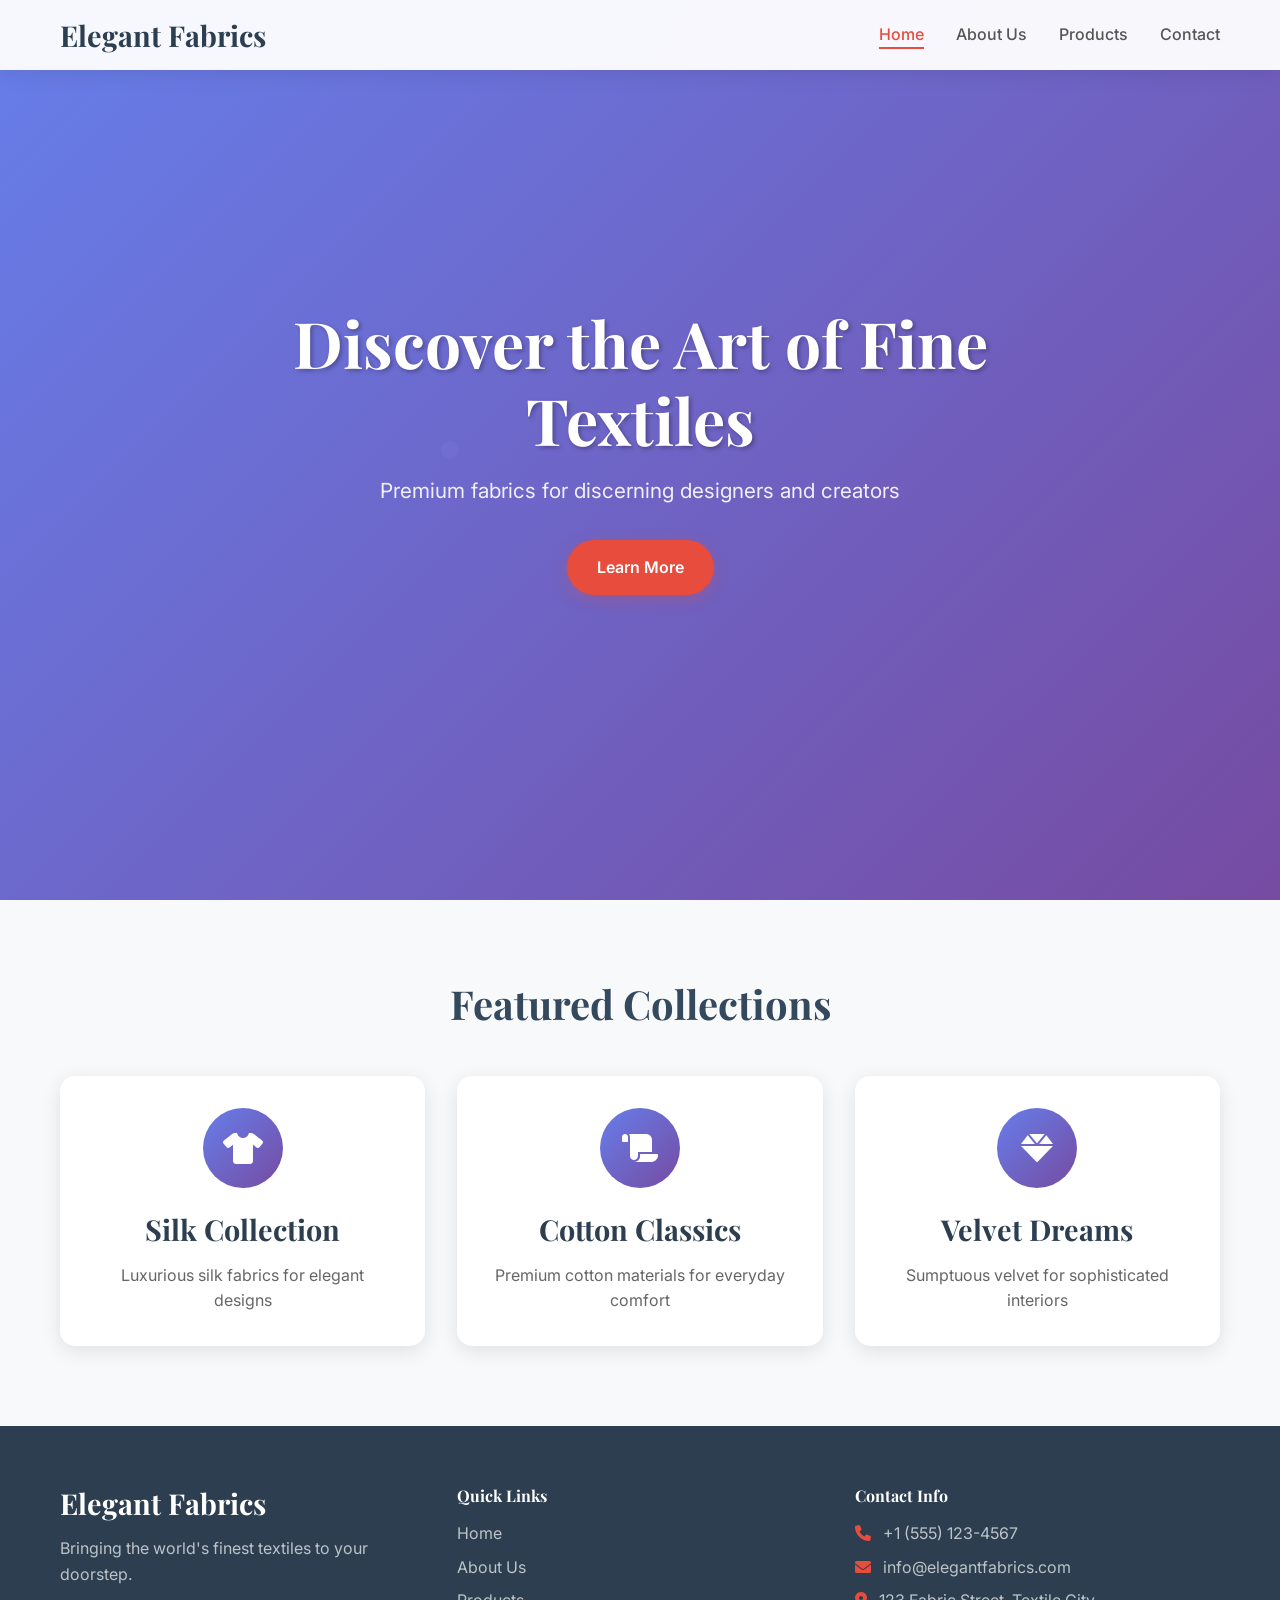
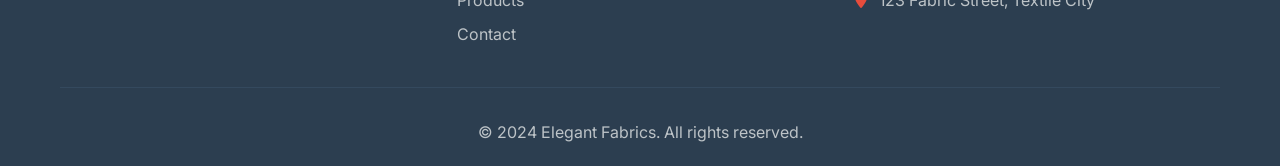
==== index.html @ a0fb5ec3 "Create Elegant Fabrics website with responsive design and modern features Co-authored-by: janikhushi" ====
<!DOCTYPE html>
<html lang="en">
<head>
    <meta charset="UTF-8">
    <meta name="viewport" content="width=device-width, initial-scale=1.0">
    <title>Elegant Fabrics - Premium Textiles & Materials</title>
    <link rel="stylesheet" href="styles.css">
    <link href="https://fonts.googleapis.com/css2?family=Playfair+Display:wght@400;700&family=Inter:wght@300;400;500;600&display=swap" rel="stylesheet">
    <link rel="stylesheet" href="https://cdnjs.cloudflare.com/ajax/libs/font-awesome/6.0.0/css/all.min.css">
</head>
<body>
    <nav class="navbar">
        <div class="nav-container">
            <div class="nav-logo">
                <h2>Elegant Fabrics</h2>
            </div>
            <ul class="nav-menu">
                <li class="nav-item">
                    <a href="index.html" class="nav-link">Home</a>
                </li>
                <li class="nav-item">
                    <a href="about.html" class="nav-link active">About Us</a>
                </li>
                <li class="nav-item">
                    <a href="#products" class="nav-link">Products</a>
                </li>
                <li class="nav-item">
                    <a href="#contact" class="nav-link">Contact</a>
                </li>
            </ul>
            <div class="hamburger">
                <span class="bar"></span>
                <span class="bar"></span>
                <span class="bar"></span>
            </div>
        </div>
    </nav>

    <header class="hero">
        <div class="hero-content">
            <h1>Discover the Art of Fine Textiles</h1>
            <p>Premium fabrics for discerning designers and creators</p>
            <a href="about.html" class="cta-button">Learn More</a>
        </div>
    </header>

    <main>
        <section class="featured-products">
            <div class="container">
                <h2>Featured Collections</h2>
                <div class="product-grid">
                    <div class="product-card">
                        <div class="product-image">
                            <i class="fas fa-tshirt"></i>
                        </div>
                        <h3>Silk Collection</h3>
                        <p>Luxurious silk fabrics for elegant designs</p>
                    </div>
                    <div class="product-card">
                        <div class="product-image">
                            <i class="fas fa-scroll"></i>
                        </div>
                        <h3>Cotton Classics</h3>
                        <p>Premium cotton materials for everyday comfort</p>
                    </div>
                    <div class="product-card">
                        <div class="product-image">
                            <i class="fas fa-gem"></i>
                        </div>
                        <h3>Velvet Dreams</h3>
                        <p>Sumptuous velvet for sophisticated interiors</p>
                    </div>
                </div>
            </div>
        </section>
    </main>

    <footer class="footer">
        <div class="container">
            <div class="footer-content">
                <div class="footer-section">
                    <h3>Elegant Fabrics</h3>
                    <p>Bringing the world's finest textiles to your doorstep.</p>
                </div>
                <div class="footer-section">
                    <h4>Quick Links</h4>
                    <ul>
                        <li><a href="index.html">Home</a></li>
                        <li><a href="about.html">About Us</a></li>
                        <li><a href="#products">Products</a></li>
                        <li><a href="#contact">Contact</a></li>
                    </ul>
                </div>
                <div class="footer-section">
                    <h4>Contact Info</h4>
                    <p><i class="fas fa-phone"></i> +1 (555) 123-4567</p>
                    <p><i class="fas fa-envelope"></i> info@elegantfabrics.com</p>
                    <p><i class="fas fa-map-marker-alt"></i> 123 Fabric Street, Textile City</p>
                </div>
            </div>
            <div class="footer-bottom">
                <p>&copy; 2024 Elegant Fabrics. All rights reserved.</p>
            </div>
        </div>
    </footer>

    <script src="script.js"></script>
</body>
</html>
---- styles.css ----
/* Reset and Base Styles */
* {
    margin: 0;
    padding: 0;
    box-sizing: border-box;
}

body {
    font-family: 'Inter', sans-serif;
    line-height: 1.6;
    color: #333;
    background-color: #fff;
}

.container {
    max-width: 1200px;
    margin: 0 auto;
    padding: 0 20px;
}

/* Typography */
h1, h2, h3, h4, h5, h6 {
    font-family: 'Playfair Display', serif;
    font-weight: 700;
    line-height: 1.2;
    margin-bottom: 1rem;
}

h1 {
    font-size: 3.5rem;
    color: #2c3e50;
}

h2 {
    font-size: 2.5rem;
    color: #34495e;
}

h3 {
    font-size: 1.8rem;
    color: #2c3e50;
}

p {
    margin-bottom: 1rem;
    color: #555;
}

/* Navigation */
.navbar {
    background: rgba(255, 255, 255, 0.95);
    backdrop-filter: blur(10px);
    position: fixed;
    top: 0;
    width: 100%;
    z-index: 1000;
    box-shadow: 0 2px 20px rgba(0, 0, 0, 0.1);
    transition: all 0.3s ease;
}

.nav-container {
    max-width: 1200px;
    margin: 0 auto;
    padding: 0 20px;
    display: flex;
    justify-content: space-between;
    align-items: center;
    height: 70px;
}

.nav-logo h2 {
    font-family: 'Playfair Display', serif;
    color: #2c3e50;
    font-size: 1.8rem;
    margin: 0;
}

.nav-menu {
    display: flex;
    list-style: none;
    gap: 2rem;
}

.nav-link {
    text-decoration: none;
    color: #555;
    font-weight: 500;
    transition: color 0.3s ease;
    position: relative;
}

.nav-link:hover,
.nav-link.active {
    color: #e74c3c;
}

.nav-link::after {
    content: '';
    position: absolute;
    width: 0;
    height: 2px;
    bottom: -5px;
    left: 0;
    background-color: #e74c3c;
    transition: width 0.3s ease;
}

.nav-link:hover::after,
.nav-link.active::after {
    width: 100%;
}

.hamburger {
    display: none;
    flex-direction: column;
    cursor: pointer;
}

.bar {
    width: 25px;
    height: 3px;
    background-color: #333;
    margin: 3px 0;
    transition: 0.3s;
}

/* Hero Section */
.hero {
    height: 100vh;
    background: linear-gradient(135deg, #667eea 0%, #764ba2 100%);
    display: flex;
    align-items: center;
    justify-content: center;
    text-align: center;
    color: white;
    position: relative;
    overflow: hidden;
}

.hero::before {
    content: '';
    position: absolute;
    top: 0;
    left: 0;
    right: 0;
    bottom: 0;
    background: url('data:image/svg+xml,<svg xmlns="http://www.w3.org/2000/svg" viewBox="0 0 100 100"><defs><pattern id="grain" width="100" height="100" patternUnits="userSpaceOnUse"><circle cx="50" cy="50" r="1" fill="white" opacity="0.1"/></pattern></defs><rect width="100" height="100" fill="url(%23grain)"/></svg>');
    opacity: 0.3;
}

.hero-content {
    position: relative;
    z-index: 2;
    max-width: 800px;
    padding: 0 20px;
}

.hero-content h1 {
    font-size: 4rem;
    margin-bottom: 1rem;
    color: white;
    text-shadow: 2px 2px 4px rgba(0, 0, 0, 0.3);
}

.hero-content p {
    font-size: 1.3rem;
    margin-bottom: 2rem;
    color: rgba(255, 255, 255, 0.9);
}

.cta-button {
    display: inline-block;
    padding: 15px 30px;
    background: #e74c3c;
    color: white;
    text-decoration: none;
    border-radius: 50px;
    font-weight: 600;
    transition: all 0.3s ease;
    box-shadow: 0 4px 15px rgba(231, 76, 60, 0.3);
}

.cta-button:hover {
    background: #c0392b;
    transform: translateY(-2px);
    box-shadow: 0 6px 20px rgba(231, 76, 60, 0.4);
}

/* Page Header */
.page-header {
    background: linear-gradient(135deg, #667eea 0%, #764ba2 100%);
    color: white;
    padding: 120px 0 80px;
    text-align: center;
}

.page-header h1 {
    color: white;
    margin-bottom: 1rem;
}

.page-header p {
    font-size: 1.2rem;
    color: rgba(255, 255, 255, 0.9);
    margin: 0;
}

/* Featured Products */
.featured-products {
    padding: 80px 0;
    background: #f8f9fa;
}

.featured-products h2 {
    text-align: center;
    margin-bottom: 3rem;
}

.product-grid {
    display: grid;
    grid-template-columns: repeat(auto-fit, minmax(300px, 1fr));
    gap: 2rem;
}

.product-card {
    background: white;
    padding: 2rem;
    border-radius: 15px;
    text-align: center;
    box-shadow: 0 5px 20px rgba(0, 0, 0, 0.1);
    transition: transform 0.3s ease, box-shadow 0.3s ease;
}

.product-card:hover {
    transform: translateY(-5px);
    box-shadow: 0 10px 30px rgba(0, 0, 0, 0.15);
}

.product-image {
    width: 80px;
    height: 80px;
    background: linear-gradient(135deg, #667eea 0%, #764ba2 100%);
    border-radius: 50%;
    display: flex;
    align-items: center;
    justify-content: center;
    margin: 0 auto 1.5rem;
}

.product-image i {
    font-size: 2rem;
    color: white;
}

.product-card h3 {
    margin-bottom: 1rem;
    color: #2c3e50;
}

.product-card p {
    color: #666;
    margin: 0;
}

/* About Section */
.about-section {
    padding: 80px 0;
}

.about-content {
    display: grid;
    grid-template-columns: 1fr 1fr;
    gap: 4rem;
    align-items: center;
}

.about-text h2 {
    margin-bottom: 2rem;
}

.about-text p {
    font-size: 1.1rem;
    line-height: 1.8;
    margin-bottom: 1.5rem;
}

.about-image {
    display: flex;
    justify-content: center;
}

.image-placeholder {
    width: 300px;
    height: 300px;
    background: linear-gradient(135deg, #667eea 0%, #764ba2 100%);
    border-radius: 15px;
    display: flex;
    flex-direction: column;
    align-items: center;
    justify-content: center;
    color: white;
    text-align: center;
}

.image-placeholder i {
    font-size: 4rem;
    margin-bottom: 1rem;
}

.image-placeholder p {
    font-size: 1.1rem;
    margin: 0;
}

/* Values Section */
.values-section {
    padding: 80px 0;
    background: #f8f9fa;
}

.values-section h2 {
    text-align: center;
    margin-bottom: 3rem;
}

.values-grid {
    display: grid;
    grid-template-columns: repeat(auto-fit, minmax(250px, 1fr));
    gap: 2rem;
}

.value-card {
    background: white;
    padding: 2rem;
    border-radius: 15px;
    text-align: center;
    box-shadow: 0 5px 20px rgba(0, 0, 0, 0.1);
    transition: transform 0.3s ease;
}

.value-card:hover {
    transform: translateY(-5px);
}

.value-icon {
    width: 70px;
    height: 70px;
    background: linear-gradient(135deg, #e74c3c 0%, #c0392b 100%);
    border-radius: 50%;
    display: flex;
    align-items: center;
    justify-content: center;
    margin: 0 auto 1.5rem;
}

.value-icon i {
    font-size: 1.8rem;
    color: white;
}

.value-card h3 {
    margin-bottom: 1rem;
    color: #2c3e50;
}

.value-card p {
    color: #666;
    margin: 0;
}

/* Team Section */
.team-section {
    padding: 80px 0;
}

.team-section h2 {
    text-align: center;
    margin-bottom: 3rem;
}

.team-grid {
    display: grid;
    grid-template-columns: repeat(auto-fit, minmax(300px, 1fr));
    gap: 2rem;
}

.team-member {
    background: white;
    padding: 2rem;
    border-radius: 15px;
    text-align: center;
    box-shadow: 0 5px 20px rgba(0, 0, 0, 0.1);
    transition: transform 0.3s ease;
}

.team-member:hover {
    transform: translateY(-5px);
}

.member-image {
    width: 120px;
    height: 120px;
    background: linear-gradient(135deg, #667eea 0%, #764ba2 100%);
    border-radius: 50%;
    display: flex;
    align-items: center;
    justify-content: center;
    margin: 0 auto 1.5rem;
}

.member-image i {
    font-size: 3rem;
    color: white;
}

.team-member h3 {
    margin-bottom: 0.5rem;
    color: #2c3e50;
}

.member-title {
    color: #e74c3c;
    font-weight: 600;
    margin-bottom: 1rem;
}

.team-member p {
    color: #666;
    margin: 0;
}

/* Commitment Section */
.commitment-section {
    padding: 80px 0;
    background: #f8f9fa;
}

.commitment-content {
    display: grid;
    grid-template-columns: 1fr 1fr;
    gap: 4rem;
    align-items: center;
}

.commitment-text h2 {
    margin-bottom: 2rem;
}

.commitment-text p {
    font-size: 1.1rem;
    line-height: 1.8;
    margin-bottom: 1.5rem;
}

.commitment-text ul {
    margin: 1.5rem 0;
    padding-left: 1.5rem;
}

.commitment-text li {
    margin-bottom: 0.5rem;
    color: #555;
}

.commitment-image {
    display: flex;
    justify-content: center;
}

/* Footer */
.footer {
    background: #2c3e50;
    color: white;
    padding: 60px 0 20px;
}

.footer-content {
    display: grid;
    grid-template-columns: repeat(auto-fit, minmax(250px, 1fr));
    gap: 2rem;
    margin-bottom: 2rem;
}

.footer-section h3,
.footer-section h4 {
    color: white;
    margin-bottom: 1rem;
}

.footer-section p {
    color: #bdc3c7;
    margin-bottom: 0.5rem;
}

.footer-section ul {
    list-style: none;
}

.footer-section ul li {
    margin-bottom: 0.5rem;
}

.footer-section ul li a {
    color: #bdc3c7;
    text-decoration: none;
    transition: color 0.3s ease;
}

.footer-section ul li a:hover {
    color: #e74c3c;
}

.footer-section i {
    margin-right: 0.5rem;
    color: #e74c3c;
}

.footer-bottom {
    border-top: 1px solid #34495e;
    padding-top: 2rem;
    text-align: center;
}

.footer-bottom p {
    color: #bdc3c7;
    margin: 0;
}

/* Responsive Design */
@media (max-width: 768px) {
    .hamburger {
        display: flex;
    }

    .nav-menu {
        position: fixed;
        left: -100%;
        top: 70px;
        flex-direction: column;
        background-color: white;
        width: 100%;
        text-align: center;
        transition: 0.3s;
        box-shadow: 0 10px 27px rgba(0, 0, 0, 0.05);
        padding: 2rem 0;
    }

    .nav-menu.active {
        left: 0;
    }

    .hero-content h1 {
        font-size: 2.5rem;
    }

    .hero-content p {
        font-size: 1.1rem;
    }

    h1 {
        font-size: 2.5rem;
    }

    h2 {
        font-size: 2rem;
    }

    .about-content,
    .commitment-content {
        grid-template-columns: 1fr;
        gap: 2rem;
    }

    .image-placeholder {
        width: 250px;
        height: 250px;
    }

    .product-grid,
    .values-grid,
    .team-grid {
        grid-template-columns: 1fr;
    }

    .footer-content {
        grid-template-columns: 1fr;
        text-align: center;
    }
}

@media (max-width: 480px) {
    .container {
        padding: 0 15px;
    }

    .hero-content h1 {
        font-size: 2rem;
    }

    .hero-content p {
        font-size: 1rem;
    }

    .cta-button {
        padding: 12px 25px;
        font-size: 0.9rem;
    }

    .product-card,
    .value-card,
    .team-member {
        padding: 1.5rem;
    }
}

/* Animations */
@keyframes fadeInUp {
    from {
        opacity: 0;
        transform: translateY(30px);
    }
    to {
        opacity: 1;
        transform: translateY(0);
    }
}

.about-section,
.values-section,
.team-section,
.commitment-section {
    animation: fadeInUp 0.8s ease-out;
}

/* Smooth scrolling */
html {
    scroll-behavior: smooth;
}
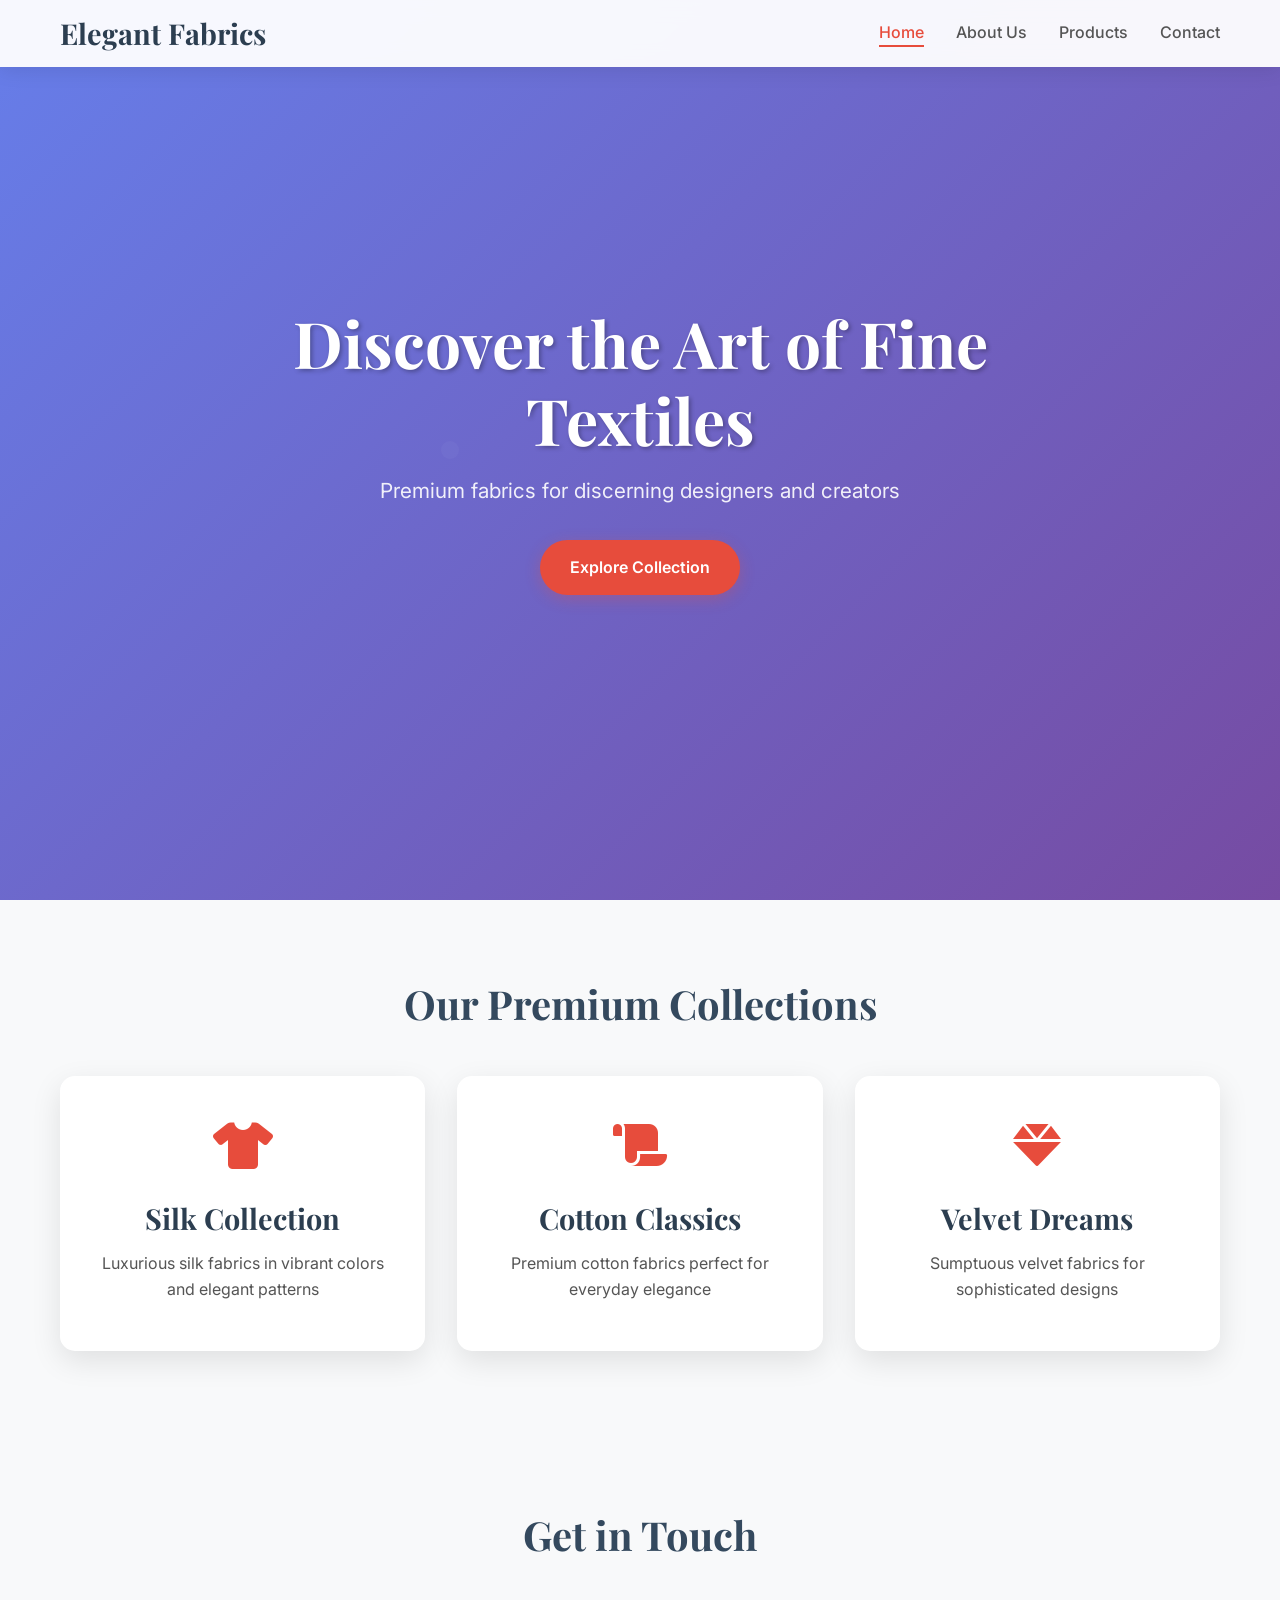
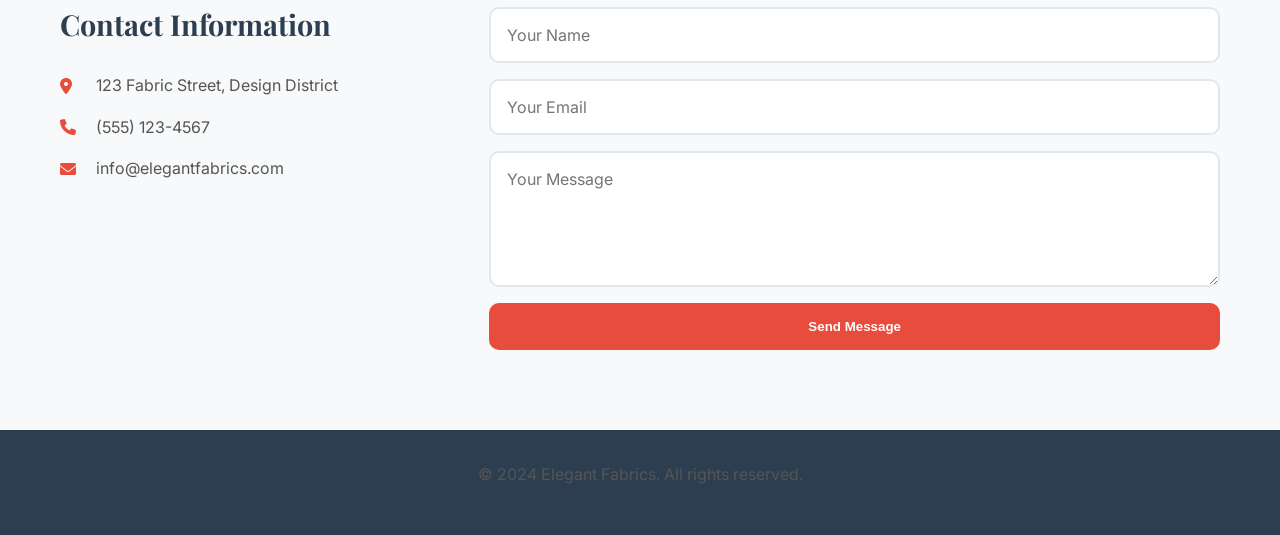
==== commit ad85dd6c: "Create complete website for Elegant Fabrics with responsive design Co-authored-by: janikhushi2001 <j" ====
--- a/index.html
+++ b/index.html
@@ -9,67 +9,89 @@
     <link rel="stylesheet" href="https://cdnjs.cloudflare.com/ajax/libs/font-awesome/6.0.0/css/all.min.css">
 </head>
 <body>
-    <nav class="navbar">
-        <div class="nav-container">
-            <div class="nav-logo">
-                <h2>Elegant Fabrics</h2>
+    <header class="header">
+        <nav class="navbar">
+            <div class="nav-container">
+                <div class="nav-logo">
+                    <h2>Elegant Fabrics</h2>
+                </div>
+                <ul class="nav-menu">
+                    <li class="nav-item">
+                        <a href="index.html" class="nav-link">Home</a>
+                    </li>
+                    <li class="nav-item">
+                        <a href="about.html" class="nav-link active">About Us</a>
+                    </li>
+                    <li class="nav-item">
+                        <a href="#products" class="nav-link">Products</a>
+                    </li>
+                    <li class="nav-item">
+                        <a href="#contact" class="nav-link">Contact</a>
+                    </li>
+                </ul>
+                <div class="hamburger">
+                    <span class="bar"></span>
+                    <span class="bar"></span>
+                    <span class="bar"></span>
+                </div>
             </div>
-            <ul class="nav-menu">
-                <li class="nav-item">
-                    <a href="index.html" class="nav-link">Home</a>
-                </li>
-                <li class="nav-item">
-                    <a href="about.html" class="nav-link active">About Us</a>
-                </li>
-                <li class="nav-item">
-                    <a href="#products" class="nav-link">Products</a>
-                </li>
-                <li class="nav-item">
-                    <a href="#contact" class="nav-link">Contact</a>
-                </li>
-            </ul>
-            <div class="hamburger">
-                <span class="bar"></span>
-                <span class="bar"></span>
-                <span class="bar"></span>
-            </div>
-        </div>
-    </nav>
-
-    <header class="hero">
-        <div class="hero-content">
-            <h1>Discover the Art of Fine Textiles</h1>
-            <p>Premium fabrics for discerning designers and creators</p>
-            <a href="about.html" class="cta-button">Learn More</a>
-        </div>
+        </nav>
     </header>
 
     <main>
-        <section class="featured-products">
+        <section class="hero">
+            <div class="hero-content">
+                <h1>Discover the Art of Fine Textiles</h1>
+                <p>Premium fabrics for discerning designers and creators</p>
+                <a href="#products" class="cta-button">Explore Collection</a>
+            </div>
+        </section>
+
+        <section id="products" class="products">
             <div class="container">
-                <h2>Featured Collections</h2>
+                <h2>Our Premium Collections</h2>
                 <div class="product-grid">
                     <div class="product-card">
                         <div class="product-image">
                             <i class="fas fa-tshirt"></i>
                         </div>
                         <h3>Silk Collection</h3>
-                        <p>Luxurious silk fabrics for elegant designs</p>
+                        <p>Luxurious silk fabrics in vibrant colors and elegant patterns</p>
                     </div>
                     <div class="product-card">
                         <div class="product-image">
                             <i class="fas fa-scroll"></i>
                         </div>
                         <h3>Cotton Classics</h3>
-                        <p>Premium cotton materials for everyday comfort</p>
+                        <p>Premium cotton fabrics perfect for everyday elegance</p>
                     </div>
                     <div class="product-card">
                         <div class="product-image">
                             <i class="fas fa-gem"></i>
                         </div>
                         <h3>Velvet Dreams</h3>
-                        <p>Sumptuous velvet for sophisticated interiors</p>
+                        <p>Sumptuous velvet fabrics for sophisticated designs</p>
                     </div>
+                </div>
+            </div>
+        </section>
+
+        <section id="contact" class="contact">
+            <div class="container">
+                <h2>Get in Touch</h2>
+                <div class="contact-content">
+                    <div class="contact-info">
+                        <h3>Contact Information</h3>
+                        <p><i class="fas fa-map-marker-alt"></i> 123 Fabric Street, Design District</p>
+                        <p><i class="fas fa-phone"></i> (555) 123-4567</p>
+                        <p><i class="fas fa-envelope"></i> info@elegantfabrics.com</p>
+                    </div>
+                    <form class="contact-form">
+                        <input type="text" placeholder="Your Name" required>
+                        <input type="email" placeholder="Your Email" required>
+                        <textarea placeholder="Your Message" rows="5" required></textarea>
+                        <button type="submit" class="submit-btn">Send Message</button>
+                    </form>
                 </div>
             </div>
         </section>
@@ -77,30 +99,7 @@
 
     <footer class="footer">
         <div class="container">
-            <div class="footer-content">
-                <div class="footer-section">
-                    <h3>Elegant Fabrics</h3>
-                    <p>Bringing the world's finest textiles to your doorstep.</p>
-                </div>
-                <div class="footer-section">
-                    <h4>Quick Links</h4>
-                    <ul>
-                        <li><a href="index.html">Home</a></li>
-                        <li><a href="about.html">About Us</a></li>
-                        <li><a href="#products">Products</a></li>
-                        <li><a href="#contact">Contact</a></li>
-                    </ul>
-                </div>
-                <div class="footer-section">
-                    <h4>Contact Info</h4>
-                    <p><i class="fas fa-phone"></i> +1 (555) 123-4567</p>
-                    <p><i class="fas fa-envelope"></i> info@elegantfabrics.com</p>
-                    <p><i class="fas fa-map-marker-alt"></i> 123 Fabric Street, Textile City</p>
-                </div>
-            </div>
-            <div class="footer-bottom">
-                <p>&copy; 2024 Elegant Fabrics. All rights reserved.</p>
-            </div>
+            <p>&copy; 2024 Elegant Fabrics. All rights reserved.</p>
         </div>
     </footer>
 
--- a/styles.css
+++ b/styles.css
@@ -34,6 +34,8 @@
 h2 {
     font-size: 2.5rem;
     color: #34495e;
+    text-align: center;
+    margin-bottom: 2rem;
 }
 
 h3 {
@@ -46,8 +48,8 @@
     color: #555;
 }
 
-/* Navigation */
-.navbar {
+/* Header and Navigation */
+.header {
     background: rgba(255, 255, 255, 0.95);
     backdrop-filter: blur(10px);
     position: fixed;
@@ -55,7 +57,10 @@
     width: 100%;
     z-index: 1000;
     box-shadow: 0 2px 20px rgba(0, 0, 0, 0.1);
-    transition: all 0.3s ease;
+}
+
+.navbar {
+    padding: 1rem 0;
 }
 
 .nav-container {
@@ -65,14 +70,13 @@
     display: flex;
     justify-content: space-between;
     align-items: center;
-    height: 70px;
 }
 
 .nav-logo h2 {
     font-family: 'Playfair Display', serif;
     color: #2c3e50;
+    margin: 0;
     font-size: 1.8rem;
-    margin: 0;
 }
 
 .nav-menu {
@@ -126,8 +130,8 @@
 
 /* Hero Section */
 .hero {
+    background: linear-gradient(135deg, #667eea 0%, #764ba2 100%);
     height: 100vh;
-    background: linear-gradient(135deg, #667eea 0%, #764ba2 100%);
     display: flex;
     align-items: center;
     justify-content: center;
@@ -155,14 +159,14 @@
     padding: 0 20px;
 }
 
-.hero-content h1 {
+.hero h1 {
     font-size: 4rem;
     margin-bottom: 1rem;
     color: white;
     text-shadow: 2px 2px 4px rgba(0, 0, 0, 0.3);
 }
 
-.hero-content p {
+.hero p {
     font-size: 1.3rem;
     margin-bottom: 2rem;
     color: rgba(255, 255, 255, 0.9);
@@ -170,9 +174,9 @@
 
 .cta-button {
     display: inline-block;
+    background: #e74c3c;
+    color: white;
     padding: 15px 30px;
-    background: #e74c3c;
-    color: white;
     text-decoration: none;
     border-radius: 50px;
     font-weight: 600;
@@ -186,40 +190,40 @@
     box-shadow: 0 6px 20px rgba(231, 76, 60, 0.4);
 }
 
-/* Page Header */
-.page-header {
-    background: linear-gradient(135deg, #667eea 0%, #764ba2 100%);
-    color: white;
-    padding: 120px 0 80px;
-    text-align: center;
-}
-
-.page-header h1 {
-    color: white;
-    margin-bottom: 1rem;
-}
-
-.page-header p {
-    font-size: 1.2rem;
+/* About Hero */
+.about-hero {
+    background: linear-gradient(135deg, #f093fb 0%, #f5576c 100%);
+    padding: 150px 0 100px;
+    text-align: center;
+    color: white;
+}
+
+.about-hero h1 {
+    color: white;
+    margin-bottom: 1rem;
+}
+
+.subtitle {
+    font-size: 1.3rem;
     color: rgba(255, 255, 255, 0.9);
-    margin: 0;
-}
-
-/* Featured Products */
-.featured-products {
+    font-weight: 300;
+}
+
+/* Sections */
+section {
     padding: 80px 0;
+}
+
+/* Products Section */
+.products {
     background: #f8f9fa;
-}
-
-.featured-products h2 {
-    text-align: center;
-    margin-bottom: 3rem;
 }
 
 .product-grid {
     display: grid;
     grid-template-columns: repeat(auto-fit, minmax(300px, 1fr));
     gap: 2rem;
+    margin-top: 3rem;
 }
 
 .product-card {
@@ -227,106 +231,60 @@
     padding: 2rem;
     border-radius: 15px;
     text-align: center;
-    box-shadow: 0 5px 20px rgba(0, 0, 0, 0.1);
+    box-shadow: 0 10px 30px rgba(0, 0, 0, 0.1);
     transition: transform 0.3s ease, box-shadow 0.3s ease;
 }
 
 .product-card:hover {
-    transform: translateY(-5px);
-    box-shadow: 0 10px 30px rgba(0, 0, 0, 0.15);
+    transform: translateY(-10px);
+    box-shadow: 0 20px 40px rgba(0, 0, 0, 0.15);
 }
 
 .product-image {
-    width: 80px;
-    height: 80px;
-    background: linear-gradient(135deg, #667eea 0%, #764ba2 100%);
-    border-radius: 50%;
-    display: flex;
-    align-items: center;
-    justify-content: center;
-    margin: 0 auto 1.5rem;
-}
-
-.product-image i {
-    font-size: 2rem;
-    color: white;
+    font-size: 3rem;
+    color: #e74c3c;
+    margin-bottom: 1rem;
 }
 
 .product-card h3 {
-    margin-bottom: 1rem;
-    color: #2c3e50;
-}
-
-.product-card p {
-    color: #666;
-    margin: 0;
-}
-
-/* About Section */
-.about-section {
-    padding: 80px 0;
-}
-
-.about-content {
+    color: #2c3e50;
+    margin-bottom: 1rem;
+}
+
+/* Story Section */
+.our-story {
+    background: white;
+}
+
+.story-content {
     display: grid;
-    grid-template-columns: 1fr 1fr;
+    grid-template-columns: 2fr 1fr;
     gap: 4rem;
     align-items: center;
 }
 
-.about-text h2 {
+.story-text h2 {
+    text-align: left;
     margin-bottom: 2rem;
 }
 
-.about-text p {
-    font-size: 1.1rem;
-    line-height: 1.8;
-    margin-bottom: 1.5rem;
-}
-
-.about-image {
-    display: flex;
-    justify-content: center;
-}
-
-.image-placeholder {
-    width: 300px;
-    height: 300px;
-    background: linear-gradient(135deg, #667eea 0%, #764ba2 100%);
-    border-radius: 15px;
-    display: flex;
-    flex-direction: column;
-    align-items: center;
-    justify-content: center;
-    color: white;
-    text-align: center;
-}
-
-.image-placeholder i {
-    font-size: 4rem;
-    margin-bottom: 1rem;
-}
-
-.image-placeholder p {
-    font-size: 1.1rem;
-    margin: 0;
+.story-image {
+    text-align: center;
+    font-size: 8rem;
+    color: #e74c3c;
+    opacity: 0.8;
 }
 
 /* Values Section */
-.values-section {
-    padding: 80px 0;
+.our-values {
     background: #f8f9fa;
-}
-
-.values-section h2 {
-    text-align: center;
-    margin-bottom: 3rem;
 }
 
 .values-grid {
     display: grid;
     grid-template-columns: repeat(auto-fit, minmax(250px, 1fr));
     gap: 2rem;
+    margin-top: 3rem;
 }
 
 .value-card {
@@ -343,45 +301,56 @@
 }
 
 .value-icon {
-    width: 70px;
-    height: 70px;
-    background: linear-gradient(135deg, #e74c3c 0%, #c0392b 100%);
-    border-radius: 50%;
-    display: flex;
+    font-size: 2.5rem;
+    color: #e74c3c;
+    margin-bottom: 1rem;
+}
+
+.value-card h3 {
+    color: #2c3e50;
+    margin-bottom: 1rem;
+}
+
+/* Mission Section */
+.our-mission {
+    background: white;
+}
+
+.mission-content {
+    display: grid;
+    grid-template-columns: 2fr 1fr;
+    gap: 4rem;
     align-items: center;
-    justify-content: center;
-    margin: 0 auto 1.5rem;
-}
-
-.value-icon i {
-    font-size: 1.8rem;
-    color: white;
-}
-
-.value-card h3 {
-    margin-bottom: 1rem;
-    color: #2c3e50;
-}
-
-.value-card p {
-    color: #666;
-    margin: 0;
+}
+
+.mission-text h2 {
+    text-align: left;
+    margin-bottom: 2rem;
+}
+
+.mission-text h3 {
+    color: #e74c3c;
+    margin-top: 2rem;
+    margin-bottom: 1rem;
+}
+
+.mission-image {
+    text-align: center;
+    font-size: 8rem;
+    color: #e74c3c;
+    opacity: 0.8;
 }
 
 /* Team Section */
-.team-section {
-    padding: 80px 0;
-}
-
-.team-section h2 {
-    text-align: center;
-    margin-bottom: 3rem;
+.our-team {
+    background: #f8f9fa;
 }
 
 .team-grid {
     display: grid;
-    grid-template-columns: repeat(auto-fit, minmax(300px, 1fr));
+    grid-template-columns: repeat(auto-fit, minmax(250px, 1fr));
     gap: 2rem;
+    margin-top: 3rem;
 }
 
 .team-member {
@@ -398,132 +367,149 @@
 }
 
 .member-image {
-    width: 120px;
-    height: 120px;
+    font-size: 4rem;
+    color: #e74c3c;
+    margin-bottom: 1rem;
+}
+
+.team-member h3 {
+    color: #2c3e50;
+    margin-bottom: 0.5rem;
+}
+
+.position {
+    color: #e74c3c;
+    font-weight: 600;
+    margin-bottom: 1rem;
+}
+
+/* Certifications Section */
+.certifications {
+    background: white;
+}
+
+.cert-grid {
+    display: grid;
+    grid-template-columns: repeat(auto-fit, minmax(200px, 1fr));
+    gap: 2rem;
+    margin-top: 3rem;
+}
+
+.cert-item {
+    text-align: center;
+    padding: 2rem;
+    border-radius: 15px;
+    background: #f8f9fa;
+    transition: transform 0.3s ease;
+}
+
+.cert-item:hover {
+    transform: translateY(-5px);
+}
+
+.cert-item i {
+    font-size: 3rem;
+    color: #e74c3c;
+    margin-bottom: 1rem;
+}
+
+.cert-item h3 {
+    color: #2c3e50;
+    margin-bottom: 0.5rem;
+    font-size: 1.2rem;
+}
+
+/* CTA Section */
+.cta-section {
     background: linear-gradient(135deg, #667eea 0%, #764ba2 100%);
-    border-radius: 50%;
+    text-align: center;
+    color: white;
+}
+
+.cta-section h2 {
+    color: white;
+    margin-bottom: 1rem;
+}
+
+.cta-section p {
+    color: rgba(255, 255, 255, 0.9);
+    margin-bottom: 2rem;
+    font-size: 1.2rem;
+}
+
+/* Contact Section */
+.contact {
+    background: #f8f9fa;
+}
+
+.contact-content {
+    display: grid;
+    grid-template-columns: 1fr 2fr;
+    gap: 4rem;
+    margin-top: 3rem;
+}
+
+.contact-info h3 {
+    color: #2c3e50;
+    margin-bottom: 2rem;
+}
+
+.contact-info p {
     display: flex;
     align-items: center;
-    justify-content: center;
-    margin: 0 auto 1.5rem;
-}
-
-.member-image i {
-    font-size: 3rem;
-    color: white;
-}
-
-.team-member h3 {
-    margin-bottom: 0.5rem;
-    color: #2c3e50;
-}
-
-.member-title {
-    color: #e74c3c;
+    margin-bottom: 1rem;
+    color: #555;
+}
+
+.contact-info i {
+    color: #e74c3c;
+    margin-right: 1rem;
+    width: 20px;
+}
+
+.contact-form {
+    display: flex;
+    flex-direction: column;
+    gap: 1rem;
+}
+
+.contact-form input,
+.contact-form textarea {
+    padding: 1rem;
+    border: 2px solid #e1e8ed;
+    border-radius: 10px;
+    font-family: inherit;
+    font-size: 1rem;
+    transition: border-color 0.3s ease;
+}
+
+.contact-form input:focus,
+.contact-form textarea:focus {
+    outline: none;
+    border-color: #e74c3c;
+}
+
+.submit-btn {
+    background: #e74c3c;
+    color: white;
+    padding: 1rem 2rem;
+    border: none;
+    border-radius: 10px;
     font-weight: 600;
-    margin-bottom: 1rem;
-}
-
-.team-member p {
-    color: #666;
-    margin: 0;
-}
-
-/* Commitment Section */
-.commitment-section {
-    padding: 80px 0;
-    background: #f8f9fa;
-}
-
-.commitment-content {
-    display: grid;
-    grid-template-columns: 1fr 1fr;
-    gap: 4rem;
-    align-items: center;
-}
-
-.commitment-text h2 {
-    margin-bottom: 2rem;
-}
-
-.commitment-text p {
-    font-size: 1.1rem;
-    line-height: 1.8;
-    margin-bottom: 1.5rem;
-}
-
-.commitment-text ul {
-    margin: 1.5rem 0;
-    padding-left: 1.5rem;
-}
-
-.commitment-text li {
-    margin-bottom: 0.5rem;
-    color: #555;
-}
-
-.commitment-image {
-    display: flex;
-    justify-content: center;
+    cursor: pointer;
+    transition: background 0.3s ease;
+}
+
+.submit-btn:hover {
+    background: #c0392b;
 }
 
 /* Footer */
 .footer {
     background: #2c3e50;
     color: white;
-    padding: 60px 0 20px;
-}
-
-.footer-content {
-    display: grid;
-    grid-template-columns: repeat(auto-fit, minmax(250px, 1fr));
-    gap: 2rem;
-    margin-bottom: 2rem;
-}
-
-.footer-section h3,
-.footer-section h4 {
-    color: white;
-    margin-bottom: 1rem;
-}
-
-.footer-section p {
-    color: #bdc3c7;
-    margin-bottom: 0.5rem;
-}
-
-.footer-section ul {
-    list-style: none;
-}
-
-.footer-section ul li {
-    margin-bottom: 0.5rem;
-}
-
-.footer-section ul li a {
-    color: #bdc3c7;
-    text-decoration: none;
-    transition: color 0.3s ease;
-}
-
-.footer-section ul li a:hover {
-    color: #e74c3c;
-}
-
-.footer-section i {
-    margin-right: 0.5rem;
-    color: #e74c3c;
-}
-
-.footer-bottom {
-    border-top: 1px solid #34495e;
-    padding-top: 2rem;
-    text-align: center;
-}
-
-.footer-bottom p {
-    color: #bdc3c7;
-    margin: 0;
+    text-align: center;
+    padding: 2rem 0;
 }
 
 /* Responsive Design */
@@ -549,12 +535,8 @@
         left: 0;
     }
 
-    .hero-content h1 {
-        font-size: 2.5rem;
-    }
-
-    .hero-content p {
-        font-size: 1.1rem;
+    .nav-menu li {
+        margin: 1rem 0;
     }
 
     h1 {
@@ -565,26 +547,31 @@
         font-size: 2rem;
     }
 
-    .about-content,
-    .commitment-content {
+    .hero h1 {
+        font-size: 2.5rem;
+    }
+
+    .story-content,
+    .mission-content {
         grid-template-columns: 1fr;
         gap: 2rem;
     }
 
-    .image-placeholder {
-        width: 250px;
-        height: 250px;
+    .story-image,
+    .mission-image {
+        font-size: 4rem;
+    }
+
+    .contact-content {
+        grid-template-columns: 1fr;
+        gap: 2rem;
     }
 
     .product-grid,
     .values-grid,
-    .team-grid {
+    .team-grid,
+    .cert-grid {
         grid-template-columns: 1fr;
-    }
-
-    .footer-content {
-        grid-template-columns: 1fr;
-        text-align: center;
     }
 }
 
@@ -593,23 +580,20 @@
         padding: 0 15px;
     }
 
-    .hero-content h1 {
+    h1 {
         font-size: 2rem;
     }
 
-    .hero-content p {
-        font-size: 1rem;
-    }
-
-    .cta-button {
-        padding: 12px 25px;
-        font-size: 0.9rem;
-    }
-
-    .product-card,
-    .value-card,
-    .team-member {
-        padding: 1.5rem;
+    .hero h1 {
+        font-size: 2rem;
+    }
+
+    .hero p {
+        font-size: 1.1rem;
+    }
+
+    section {
+        padding: 60px 0;
     }
 }
 
@@ -625,11 +609,11 @@
     }
 }
 
-.about-section,
-.values-section,
-.team-section,
-.commitment-section {
-    animation: fadeInUp 0.8s ease-out;
+.product-card,
+.value-card,
+.team-member,
+.cert-item {
+    animation: fadeInUp 0.6s ease forwards;
 }
 
 /* Smooth scrolling */
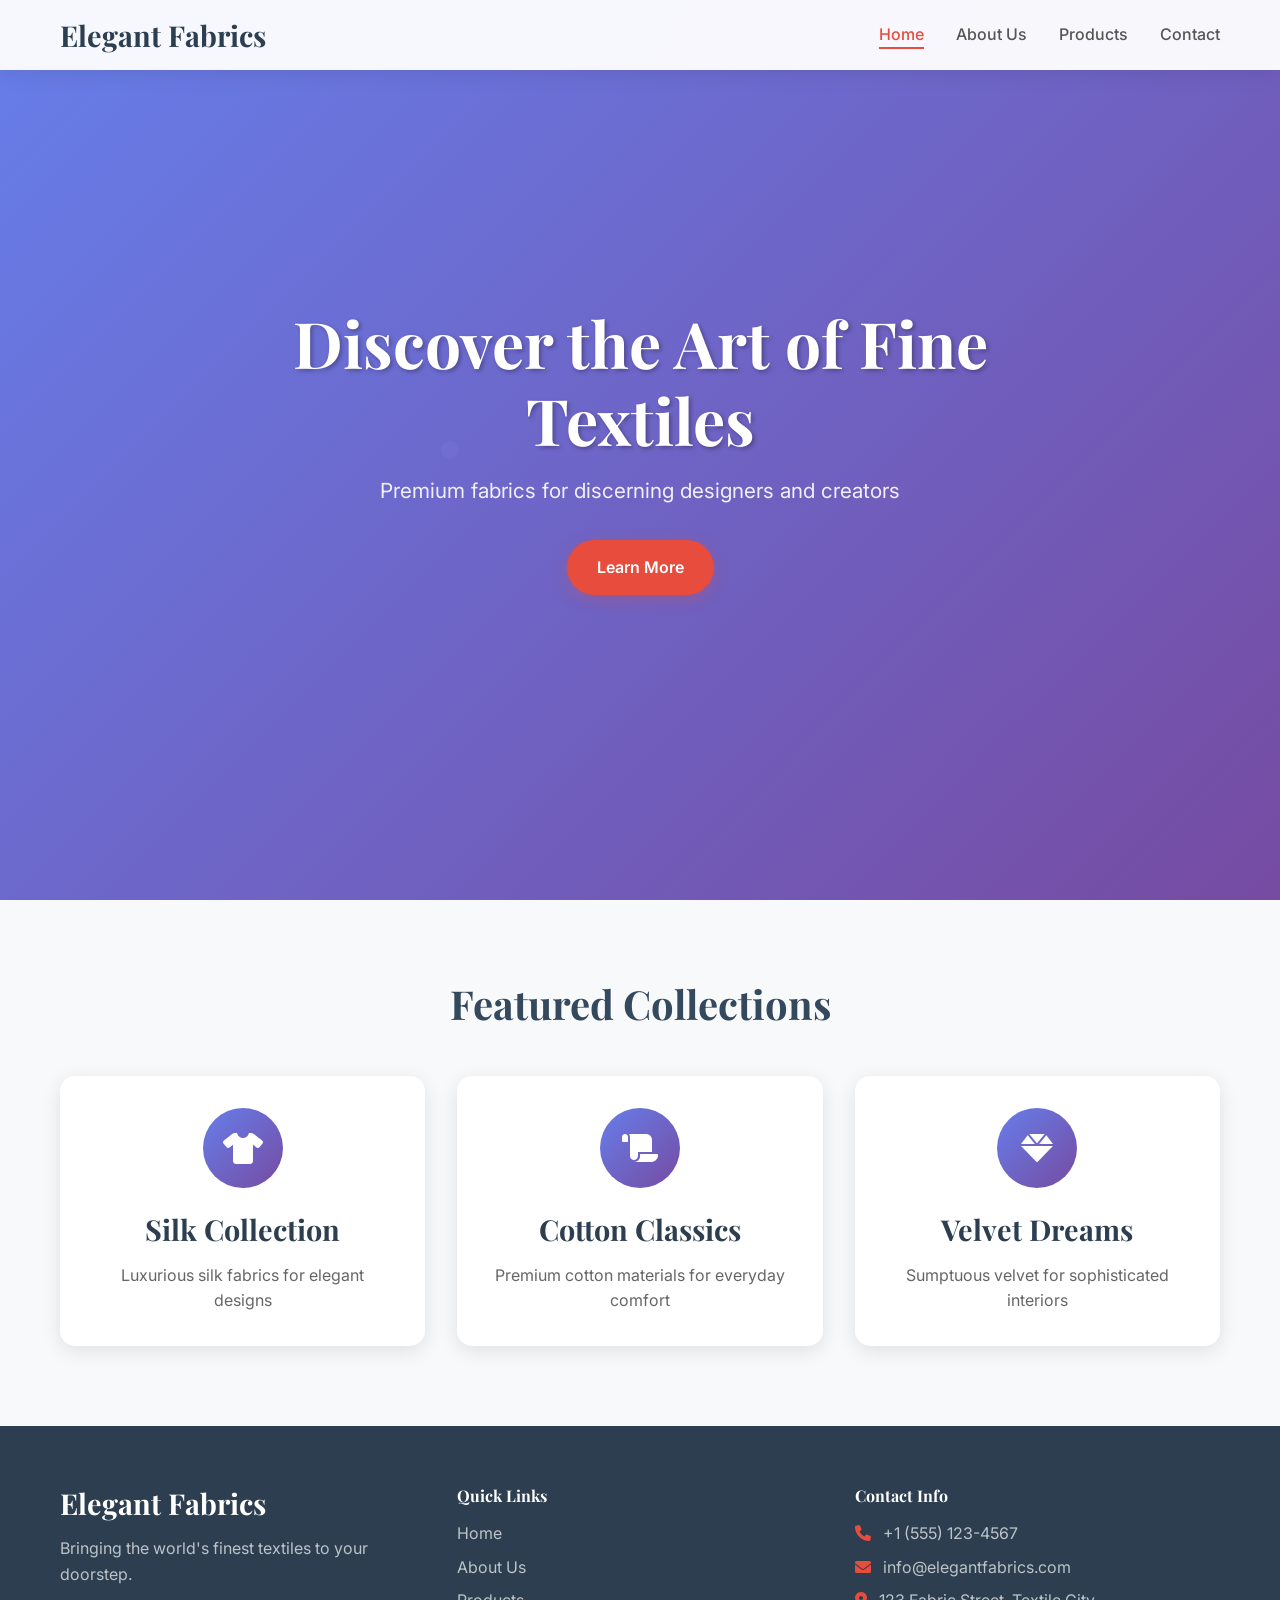
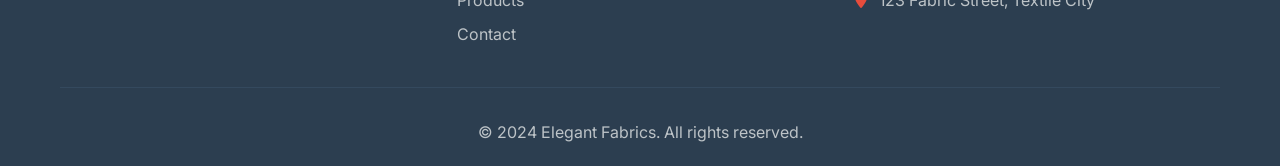
==== commit e0742890: "Merge a0fb5ec3449fe8f14432a27d7c4d4e5c75523983 into 7e6468838d58215dea231584f193c3f6ea72fd4a" ====
--- a/index.html
+++ b/index.html
@@ -9,89 +9,67 @@
     <link rel="stylesheet" href="https://cdnjs.cloudflare.com/ajax/libs/font-awesome/6.0.0/css/all.min.css">
 </head>
 <body>
-    <header class="header">
-        <nav class="navbar">
-            <div class="nav-container">
-                <div class="nav-logo">
-                    <h2>Elegant Fabrics</h2>
-                </div>
-                <ul class="nav-menu">
-                    <li class="nav-item">
-                        <a href="index.html" class="nav-link">Home</a>
-                    </li>
-                    <li class="nav-item">
-                        <a href="about.html" class="nav-link active">About Us</a>
-                    </li>
-                    <li class="nav-item">
-                        <a href="#products" class="nav-link">Products</a>
-                    </li>
-                    <li class="nav-item">
-                        <a href="#contact" class="nav-link">Contact</a>
-                    </li>
-                </ul>
-                <div class="hamburger">
-                    <span class="bar"></span>
-                    <span class="bar"></span>
-                    <span class="bar"></span>
-                </div>
+    <nav class="navbar">
+        <div class="nav-container">
+            <div class="nav-logo">
+                <h2>Elegant Fabrics</h2>
             </div>
-        </nav>
+            <ul class="nav-menu">
+                <li class="nav-item">
+                    <a href="index.html" class="nav-link">Home</a>
+                </li>
+                <li class="nav-item">
+                    <a href="about.html" class="nav-link active">About Us</a>
+                </li>
+                <li class="nav-item">
+                    <a href="#products" class="nav-link">Products</a>
+                </li>
+                <li class="nav-item">
+                    <a href="#contact" class="nav-link">Contact</a>
+                </li>
+            </ul>
+            <div class="hamburger">
+                <span class="bar"></span>
+                <span class="bar"></span>
+                <span class="bar"></span>
+            </div>
+        </div>
+    </nav>
+
+    <header class="hero">
+        <div class="hero-content">
+            <h1>Discover the Art of Fine Textiles</h1>
+            <p>Premium fabrics for discerning designers and creators</p>
+            <a href="about.html" class="cta-button">Learn More</a>
+        </div>
     </header>
 
     <main>
-        <section class="hero">
-            <div class="hero-content">
-                <h1>Discover the Art of Fine Textiles</h1>
-                <p>Premium fabrics for discerning designers and creators</p>
-                <a href="#products" class="cta-button">Explore Collection</a>
-            </div>
-        </section>
-
-        <section id="products" class="products">
+        <section class="featured-products">
             <div class="container">
-                <h2>Our Premium Collections</h2>
+                <h2>Featured Collections</h2>
                 <div class="product-grid">
                     <div class="product-card">
                         <div class="product-image">
                             <i class="fas fa-tshirt"></i>
                         </div>
                         <h3>Silk Collection</h3>
-                        <p>Luxurious silk fabrics in vibrant colors and elegant patterns</p>
+                        <p>Luxurious silk fabrics for elegant designs</p>
                     </div>
                     <div class="product-card">
                         <div class="product-image">
                             <i class="fas fa-scroll"></i>
                         </div>
                         <h3>Cotton Classics</h3>
-                        <p>Premium cotton fabrics perfect for everyday elegance</p>
+                        <p>Premium cotton materials for everyday comfort</p>
                     </div>
                     <div class="product-card">
                         <div class="product-image">
                             <i class="fas fa-gem"></i>
                         </div>
                         <h3>Velvet Dreams</h3>
-                        <p>Sumptuous velvet fabrics for sophisticated designs</p>
+                        <p>Sumptuous velvet for sophisticated interiors</p>
                     </div>
-                </div>
-            </div>
-        </section>
-
-        <section id="contact" class="contact">
-            <div class="container">
-                <h2>Get in Touch</h2>
-                <div class="contact-content">
-                    <div class="contact-info">
-                        <h3>Contact Information</h3>
-                        <p><i class="fas fa-map-marker-alt"></i> 123 Fabric Street, Design District</p>
-                        <p><i class="fas fa-phone"></i> (555) 123-4567</p>
-                        <p><i class="fas fa-envelope"></i> info@elegantfabrics.com</p>
-                    </div>
-                    <form class="contact-form">
-                        <input type="text" placeholder="Your Name" required>
-                        <input type="email" placeholder="Your Email" required>
-                        <textarea placeholder="Your Message" rows="5" required></textarea>
-                        <button type="submit" class="submit-btn">Send Message</button>
-                    </form>
                 </div>
             </div>
         </section>
@@ -99,7 +77,30 @@
 
     <footer class="footer">
         <div class="container">
-            <p>&copy; 2024 Elegant Fabrics. All rights reserved.</p>
+            <div class="footer-content">
+                <div class="footer-section">
+                    <h3>Elegant Fabrics</h3>
+                    <p>Bringing the world's finest textiles to your doorstep.</p>
+                </div>
+                <div class="footer-section">
+                    <h4>Quick Links</h4>
+                    <ul>
+                        <li><a href="index.html">Home</a></li>
+                        <li><a href="about.html">About Us</a></li>
+                        <li><a href="#products">Products</a></li>
+                        <li><a href="#contact">Contact</a></li>
+                    </ul>
+                </div>
+                <div class="footer-section">
+                    <h4>Contact Info</h4>
+                    <p><i class="fas fa-phone"></i> +1 (555) 123-4567</p>
+                    <p><i class="fas fa-envelope"></i> info@elegantfabrics.com</p>
+                    <p><i class="fas fa-map-marker-alt"></i> 123 Fabric Street, Textile City</p>
+                </div>
+            </div>
+            <div class="footer-bottom">
+                <p>&copy; 2024 Elegant Fabrics. All rights reserved.</p>
+            </div>
         </div>
     </footer>
 
--- a/styles.css
+++ b/styles.css
@@ -34,8 +34,6 @@
 h2 {
     font-size: 2.5rem;
     color: #34495e;
-    text-align: center;
-    margin-bottom: 2rem;
 }
 
 h3 {
@@ -48,8 +46,8 @@
     color: #555;
 }
 
-/* Header and Navigation */
-.header {
+/* Navigation */
+.navbar {
     background: rgba(255, 255, 255, 0.95);
     backdrop-filter: blur(10px);
     position: fixed;
@@ -57,10 +55,7 @@
     width: 100%;
     z-index: 1000;
     box-shadow: 0 2px 20px rgba(0, 0, 0, 0.1);
-}
-
-.navbar {
-    padding: 1rem 0;
+    transition: all 0.3s ease;
 }
 
 .nav-container {
@@ -70,13 +65,14 @@
     display: flex;
     justify-content: space-between;
     align-items: center;
+    height: 70px;
 }
 
 .nav-logo h2 {
     font-family: 'Playfair Display', serif;
     color: #2c3e50;
-    margin: 0;
     font-size: 1.8rem;
+    margin: 0;
 }
 
 .nav-menu {
@@ -130,8 +126,8 @@
 
 /* Hero Section */
 .hero {
+    height: 100vh;
     background: linear-gradient(135deg, #667eea 0%, #764ba2 100%);
-    height: 100vh;
     display: flex;
     align-items: center;
     justify-content: center;
@@ -159,14 +155,14 @@
     padding: 0 20px;
 }
 
-.hero h1 {
+.hero-content h1 {
     font-size: 4rem;
     margin-bottom: 1rem;
     color: white;
     text-shadow: 2px 2px 4px rgba(0, 0, 0, 0.3);
 }
 
-.hero p {
+.hero-content p {
     font-size: 1.3rem;
     margin-bottom: 2rem;
     color: rgba(255, 255, 255, 0.9);
@@ -174,9 +170,9 @@
 
 .cta-button {
     display: inline-block;
+    padding: 15px 30px;
     background: #e74c3c;
     color: white;
-    padding: 15px 30px;
     text-decoration: none;
     border-radius: 50px;
     font-weight: 600;
@@ -190,40 +186,40 @@
     box-shadow: 0 6px 20px rgba(231, 76, 60, 0.4);
 }
 
-/* About Hero */
-.about-hero {
-    background: linear-gradient(135deg, #f093fb 0%, #f5576c 100%);
-    padding: 150px 0 100px;
-    text-align: center;
-    color: white;
-}
-
-.about-hero h1 {
-    color: white;
-    margin-bottom: 1rem;
-}
-
-.subtitle {
-    font-size: 1.3rem;
+/* Page Header */
+.page-header {
+    background: linear-gradient(135deg, #667eea 0%, #764ba2 100%);
+    color: white;
+    padding: 120px 0 80px;
+    text-align: center;
+}
+
+.page-header h1 {
+    color: white;
+    margin-bottom: 1rem;
+}
+
+.page-header p {
+    font-size: 1.2rem;
     color: rgba(255, 255, 255, 0.9);
-    font-weight: 300;
-}
-
-/* Sections */
-section {
+    margin: 0;
+}
+
+/* Featured Products */
+.featured-products {
     padding: 80px 0;
-}
-
-/* Products Section */
-.products {
     background: #f8f9fa;
+}
+
+.featured-products h2 {
+    text-align: center;
+    margin-bottom: 3rem;
 }
 
 .product-grid {
     display: grid;
     grid-template-columns: repeat(auto-fit, minmax(300px, 1fr));
     gap: 2rem;
-    margin-top: 3rem;
 }
 
 .product-card {
@@ -231,60 +227,106 @@
     padding: 2rem;
     border-radius: 15px;
     text-align: center;
-    box-shadow: 0 10px 30px rgba(0, 0, 0, 0.1);
+    box-shadow: 0 5px 20px rgba(0, 0, 0, 0.1);
     transition: transform 0.3s ease, box-shadow 0.3s ease;
 }
 
 .product-card:hover {
-    transform: translateY(-10px);
-    box-shadow: 0 20px 40px rgba(0, 0, 0, 0.15);
+    transform: translateY(-5px);
+    box-shadow: 0 10px 30px rgba(0, 0, 0, 0.15);
 }
 
 .product-image {
-    font-size: 3rem;
-    color: #e74c3c;
-    margin-bottom: 1rem;
+    width: 80px;
+    height: 80px;
+    background: linear-gradient(135deg, #667eea 0%, #764ba2 100%);
+    border-radius: 50%;
+    display: flex;
+    align-items: center;
+    justify-content: center;
+    margin: 0 auto 1.5rem;
+}
+
+.product-image i {
+    font-size: 2rem;
+    color: white;
 }
 
 .product-card h3 {
+    margin-bottom: 1rem;
     color: #2c3e50;
-    margin-bottom: 1rem;
-}
-
-/* Story Section */
-.our-story {
-    background: white;
-}
-
-.story-content {
+}
+
+.product-card p {
+    color: #666;
+    margin: 0;
+}
+
+/* About Section */
+.about-section {
+    padding: 80px 0;
+}
+
+.about-content {
     display: grid;
-    grid-template-columns: 2fr 1fr;
+    grid-template-columns: 1fr 1fr;
     gap: 4rem;
     align-items: center;
 }
 
-.story-text h2 {
-    text-align: left;
+.about-text h2 {
     margin-bottom: 2rem;
 }
 
-.story-image {
-    text-align: center;
-    font-size: 8rem;
-    color: #e74c3c;
-    opacity: 0.8;
+.about-text p {
+    font-size: 1.1rem;
+    line-height: 1.8;
+    margin-bottom: 1.5rem;
+}
+
+.about-image {
+    display: flex;
+    justify-content: center;
+}
+
+.image-placeholder {
+    width: 300px;
+    height: 300px;
+    background: linear-gradient(135deg, #667eea 0%, #764ba2 100%);
+    border-radius: 15px;
+    display: flex;
+    flex-direction: column;
+    align-items: center;
+    justify-content: center;
+    color: white;
+    text-align: center;
+}
+
+.image-placeholder i {
+    font-size: 4rem;
+    margin-bottom: 1rem;
+}
+
+.image-placeholder p {
+    font-size: 1.1rem;
+    margin: 0;
 }
 
 /* Values Section */
-.our-values {
+.values-section {
+    padding: 80px 0;
     background: #f8f9fa;
+}
+
+.values-section h2 {
+    text-align: center;
+    margin-bottom: 3rem;
 }
 
 .values-grid {
     display: grid;
     grid-template-columns: repeat(auto-fit, minmax(250px, 1fr));
     gap: 2rem;
-    margin-top: 3rem;
 }
 
 .value-card {
@@ -301,56 +343,45 @@
 }
 
 .value-icon {
-    font-size: 2.5rem;
-    color: #e74c3c;
-    margin-bottom: 1rem;
+    width: 70px;
+    height: 70px;
+    background: linear-gradient(135deg, #e74c3c 0%, #c0392b 100%);
+    border-radius: 50%;
+    display: flex;
+    align-items: center;
+    justify-content: center;
+    margin: 0 auto 1.5rem;
+}
+
+.value-icon i {
+    font-size: 1.8rem;
+    color: white;
 }
 
 .value-card h3 {
+    margin-bottom: 1rem;
     color: #2c3e50;
-    margin-bottom: 1rem;
-}
-
-/* Mission Section */
-.our-mission {
-    background: white;
-}
-
-.mission-content {
-    display: grid;
-    grid-template-columns: 2fr 1fr;
-    gap: 4rem;
-    align-items: center;
-}
-
-.mission-text h2 {
-    text-align: left;
-    margin-bottom: 2rem;
-}
-
-.mission-text h3 {
-    color: #e74c3c;
-    margin-top: 2rem;
-    margin-bottom: 1rem;
-}
-
-.mission-image {
-    text-align: center;
-    font-size: 8rem;
-    color: #e74c3c;
-    opacity: 0.8;
+}
+
+.value-card p {
+    color: #666;
+    margin: 0;
 }
 
 /* Team Section */
-.our-team {
-    background: #f8f9fa;
+.team-section {
+    padding: 80px 0;
+}
+
+.team-section h2 {
+    text-align: center;
+    margin-bottom: 3rem;
 }
 
 .team-grid {
     display: grid;
-    grid-template-columns: repeat(auto-fit, minmax(250px, 1fr));
+    grid-template-columns: repeat(auto-fit, minmax(300px, 1fr));
     gap: 2rem;
-    margin-top: 3rem;
 }
 
 .team-member {
@@ -367,149 +398,132 @@
 }
 
 .member-image {
-    font-size: 4rem;
-    color: #e74c3c;
-    margin-bottom: 1rem;
+    width: 120px;
+    height: 120px;
+    background: linear-gradient(135deg, #667eea 0%, #764ba2 100%);
+    border-radius: 50%;
+    display: flex;
+    align-items: center;
+    justify-content: center;
+    margin: 0 auto 1.5rem;
+}
+
+.member-image i {
+    font-size: 3rem;
+    color: white;
 }
 
 .team-member h3 {
+    margin-bottom: 0.5rem;
     color: #2c3e50;
-    margin-bottom: 0.5rem;
-}
-
-.position {
+}
+
+.member-title {
     color: #e74c3c;
     font-weight: 600;
     margin-bottom: 1rem;
 }
 
-/* Certifications Section */
-.certifications {
-    background: white;
-}
-
-.cert-grid {
+.team-member p {
+    color: #666;
+    margin: 0;
+}
+
+/* Commitment Section */
+.commitment-section {
+    padding: 80px 0;
+    background: #f8f9fa;
+}
+
+.commitment-content {
     display: grid;
-    grid-template-columns: repeat(auto-fit, minmax(200px, 1fr));
-    gap: 2rem;
-    margin-top: 3rem;
-}
-
-.cert-item {
-    text-align: center;
-    padding: 2rem;
-    border-radius: 15px;
-    background: #f8f9fa;
-    transition: transform 0.3s ease;
-}
-
-.cert-item:hover {
-    transform: translateY(-5px);
-}
-
-.cert-item i {
-    font-size: 3rem;
-    color: #e74c3c;
-    margin-bottom: 1rem;
-}
-
-.cert-item h3 {
-    color: #2c3e50;
+    grid-template-columns: 1fr 1fr;
+    gap: 4rem;
+    align-items: center;
+}
+
+.commitment-text h2 {
+    margin-bottom: 2rem;
+}
+
+.commitment-text p {
+    font-size: 1.1rem;
+    line-height: 1.8;
+    margin-bottom: 1.5rem;
+}
+
+.commitment-text ul {
+    margin: 1.5rem 0;
+    padding-left: 1.5rem;
+}
+
+.commitment-text li {
     margin-bottom: 0.5rem;
-    font-size: 1.2rem;
-}
-
-/* CTA Section */
-.cta-section {
-    background: linear-gradient(135deg, #667eea 0%, #764ba2 100%);
-    text-align: center;
-    color: white;
-}
-
-.cta-section h2 {
-    color: white;
-    margin-bottom: 1rem;
-}
-
-.cta-section p {
-    color: rgba(255, 255, 255, 0.9);
-    margin-bottom: 2rem;
-    font-size: 1.2rem;
-}
-
-/* Contact Section */
-.contact {
-    background: #f8f9fa;
-}
-
-.contact-content {
-    display: grid;
-    grid-template-columns: 1fr 2fr;
-    gap: 4rem;
-    margin-top: 3rem;
-}
-
-.contact-info h3 {
-    color: #2c3e50;
-    margin-bottom: 2rem;
-}
-
-.contact-info p {
-    display: flex;
-    align-items: center;
-    margin-bottom: 1rem;
     color: #555;
 }
 
-.contact-info i {
-    color: #e74c3c;
-    margin-right: 1rem;
-    width: 20px;
-}
-
-.contact-form {
-    display: flex;
-    flex-direction: column;
-    gap: 1rem;
-}
-
-.contact-form input,
-.contact-form textarea {
-    padding: 1rem;
-    border: 2px solid #e1e8ed;
-    border-radius: 10px;
-    font-family: inherit;
-    font-size: 1rem;
-    transition: border-color 0.3s ease;
-}
-
-.contact-form input:focus,
-.contact-form textarea:focus {
-    outline: none;
-    border-color: #e74c3c;
-}
-
-.submit-btn {
-    background: #e74c3c;
-    color: white;
-    padding: 1rem 2rem;
-    border: none;
-    border-radius: 10px;
-    font-weight: 600;
-    cursor: pointer;
-    transition: background 0.3s ease;
-}
-
-.submit-btn:hover {
-    background: #c0392b;
+.commitment-image {
+    display: flex;
+    justify-content: center;
 }
 
 /* Footer */
 .footer {
     background: #2c3e50;
     color: white;
-    text-align: center;
-    padding: 2rem 0;
+    padding: 60px 0 20px;
+}
+
+.footer-content {
+    display: grid;
+    grid-template-columns: repeat(auto-fit, minmax(250px, 1fr));
+    gap: 2rem;
+    margin-bottom: 2rem;
+}
+
+.footer-section h3,
+.footer-section h4 {
+    color: white;
+    margin-bottom: 1rem;
+}
+
+.footer-section p {
+    color: #bdc3c7;
+    margin-bottom: 0.5rem;
+}
+
+.footer-section ul {
+    list-style: none;
+}
+
+.footer-section ul li {
+    margin-bottom: 0.5rem;
+}
+
+.footer-section ul li a {
+    color: #bdc3c7;
+    text-decoration: none;
+    transition: color 0.3s ease;
+}
+
+.footer-section ul li a:hover {
+    color: #e74c3c;
+}
+
+.footer-section i {
+    margin-right: 0.5rem;
+    color: #e74c3c;
+}
+
+.footer-bottom {
+    border-top: 1px solid #34495e;
+    padding-top: 2rem;
+    text-align: center;
+}
+
+.footer-bottom p {
+    color: #bdc3c7;
+    margin: 0;
 }
 
 /* Responsive Design */
@@ -535,8 +549,12 @@
         left: 0;
     }
 
-    .nav-menu li {
-        margin: 1rem 0;
+    .hero-content h1 {
+        font-size: 2.5rem;
+    }
+
+    .hero-content p {
+        font-size: 1.1rem;
     }
 
     h1 {
@@ -547,31 +565,26 @@
         font-size: 2rem;
     }
 
-    .hero h1 {
-        font-size: 2.5rem;
-    }
-
-    .story-content,
-    .mission-content {
+    .about-content,
+    .commitment-content {
         grid-template-columns: 1fr;
         gap: 2rem;
     }
 
-    .story-image,
-    .mission-image {
-        font-size: 4rem;
-    }
-
-    .contact-content {
-        grid-template-columns: 1fr;
-        gap: 2rem;
+    .image-placeholder {
+        width: 250px;
+        height: 250px;
     }
 
     .product-grid,
     .values-grid,
-    .team-grid,
-    .cert-grid {
+    .team-grid {
         grid-template-columns: 1fr;
+    }
+
+    .footer-content {
+        grid-template-columns: 1fr;
+        text-align: center;
     }
 }
 
@@ -580,20 +593,23 @@
         padding: 0 15px;
     }
 
-    h1 {
+    .hero-content h1 {
         font-size: 2rem;
     }
 
-    .hero h1 {
-        font-size: 2rem;
-    }
-
-    .hero p {
-        font-size: 1.1rem;
-    }
-
-    section {
-        padding: 60px 0;
+    .hero-content p {
+        font-size: 1rem;
+    }
+
+    .cta-button {
+        padding: 12px 25px;
+        font-size: 0.9rem;
+    }
+
+    .product-card,
+    .value-card,
+    .team-member {
+        padding: 1.5rem;
     }
 }
 
@@ -609,11 +625,11 @@
     }
 }
 
-.product-card,
-.value-card,
-.team-member,
-.cert-item {
-    animation: fadeInUp 0.6s ease forwards;
+.about-section,
+.values-section,
+.team-section,
+.commitment-section {
+    animation: fadeInUp 0.8s ease-out;
 }
 
 /* Smooth scrolling */
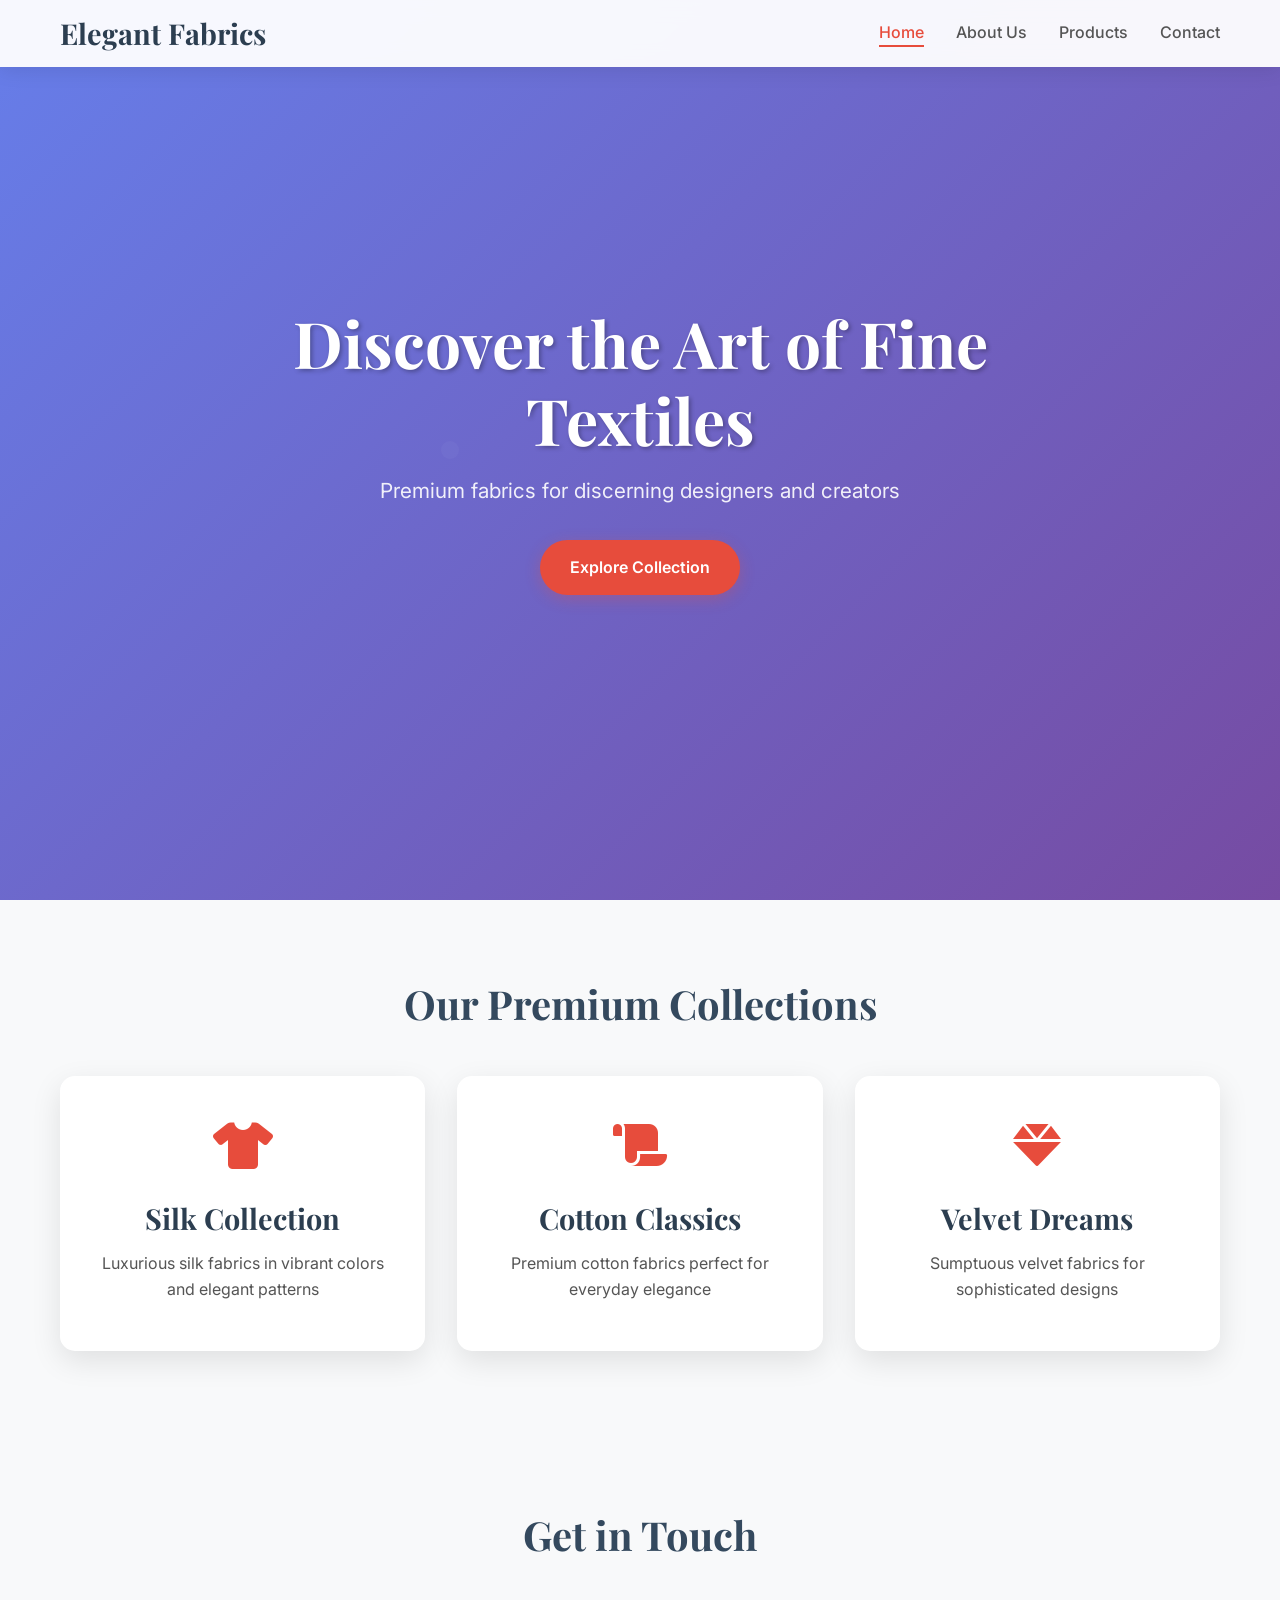
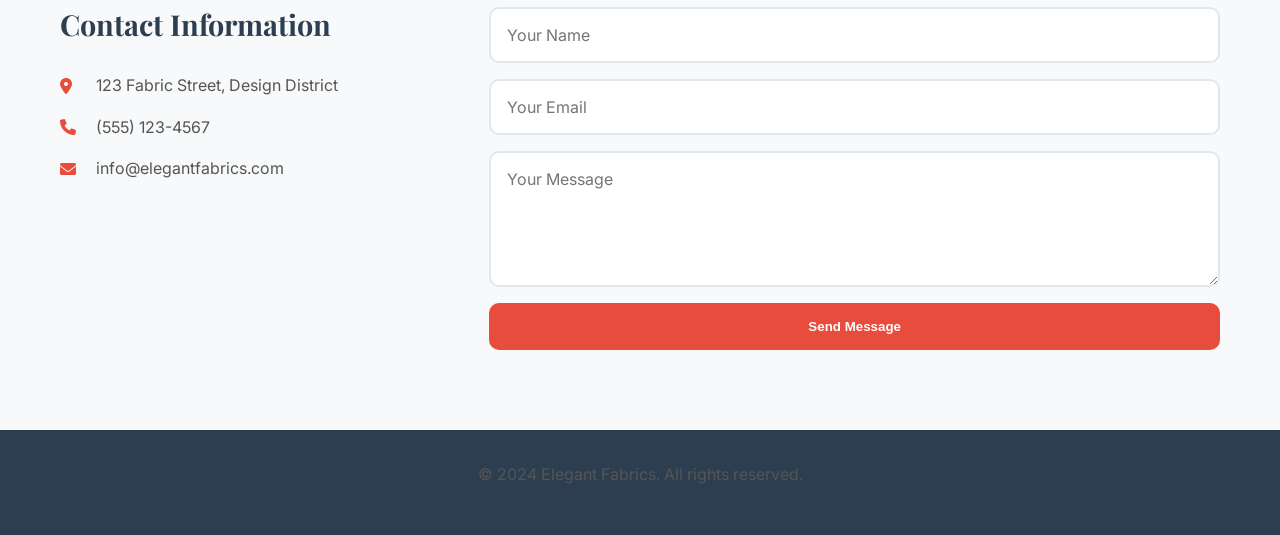
==== commit 398e681b: "Merge ad85dd6c4e76011addba31302904ca1c3d8412de into 7e6468838d58215dea231584f193c3f6ea72fd4a" ====
--- a/index.html
+++ b/index.html
@@ -9,67 +9,89 @@
     <link rel="stylesheet" href="https://cdnjs.cloudflare.com/ajax/libs/font-awesome/6.0.0/css/all.min.css">
 </head>
 <body>
-    <nav class="navbar">
-        <div class="nav-container">
-            <div class="nav-logo">
-                <h2>Elegant Fabrics</h2>
+    <header class="header">
+        <nav class="navbar">
+            <div class="nav-container">
+                <div class="nav-logo">
+                    <h2>Elegant Fabrics</h2>
+                </div>
+                <ul class="nav-menu">
+                    <li class="nav-item">
+                        <a href="index.html" class="nav-link">Home</a>
+                    </li>
+                    <li class="nav-item">
+                        <a href="about.html" class="nav-link active">About Us</a>
+                    </li>
+                    <li class="nav-item">
+                        <a href="#products" class="nav-link">Products</a>
+                    </li>
+                    <li class="nav-item">
+                        <a href="#contact" class="nav-link">Contact</a>
+                    </li>
+                </ul>
+                <div class="hamburger">
+                    <span class="bar"></span>
+                    <span class="bar"></span>
+                    <span class="bar"></span>
+                </div>
             </div>
-            <ul class="nav-menu">
-                <li class="nav-item">
-                    <a href="index.html" class="nav-link">Home</a>
-                </li>
-                <li class="nav-item">
-                    <a href="about.html" class="nav-link active">About Us</a>
-                </li>
-                <li class="nav-item">
-                    <a href="#products" class="nav-link">Products</a>
-                </li>
-                <li class="nav-item">
-                    <a href="#contact" class="nav-link">Contact</a>
-                </li>
-            </ul>
-            <div class="hamburger">
-                <span class="bar"></span>
-                <span class="bar"></span>
-                <span class="bar"></span>
-            </div>
-        </div>
-    </nav>
-
-    <header class="hero">
-        <div class="hero-content">
-            <h1>Discover the Art of Fine Textiles</h1>
-            <p>Premium fabrics for discerning designers and creators</p>
-            <a href="about.html" class="cta-button">Learn More</a>
-        </div>
+        </nav>
     </header>
 
     <main>
-        <section class="featured-products">
+        <section class="hero">
+            <div class="hero-content">
+                <h1>Discover the Art of Fine Textiles</h1>
+                <p>Premium fabrics for discerning designers and creators</p>
+                <a href="#products" class="cta-button">Explore Collection</a>
+            </div>
+        </section>
+
+        <section id="products" class="products">
             <div class="container">
-                <h2>Featured Collections</h2>
+                <h2>Our Premium Collections</h2>
                 <div class="product-grid">
                     <div class="product-card">
                         <div class="product-image">
                             <i class="fas fa-tshirt"></i>
                         </div>
                         <h3>Silk Collection</h3>
-                        <p>Luxurious silk fabrics for elegant designs</p>
+                        <p>Luxurious silk fabrics in vibrant colors and elegant patterns</p>
                     </div>
                     <div class="product-card">
                         <div class="product-image">
                             <i class="fas fa-scroll"></i>
                         </div>
                         <h3>Cotton Classics</h3>
-                        <p>Premium cotton materials for everyday comfort</p>
+                        <p>Premium cotton fabrics perfect for everyday elegance</p>
                     </div>
                     <div class="product-card">
                         <div class="product-image">
                             <i class="fas fa-gem"></i>
                         </div>
                         <h3>Velvet Dreams</h3>
-                        <p>Sumptuous velvet for sophisticated interiors</p>
+                        <p>Sumptuous velvet fabrics for sophisticated designs</p>
                     </div>
+                </div>
+            </div>
+        </section>
+
+        <section id="contact" class="contact">
+            <div class="container">
+                <h2>Get in Touch</h2>
+                <div class="contact-content">
+                    <div class="contact-info">
+                        <h3>Contact Information</h3>
+                        <p><i class="fas fa-map-marker-alt"></i> 123 Fabric Street, Design District</p>
+                        <p><i class="fas fa-phone"></i> (555) 123-4567</p>
+                        <p><i class="fas fa-envelope"></i> info@elegantfabrics.com</p>
+                    </div>
+                    <form class="contact-form">
+                        <input type="text" placeholder="Your Name" required>
+                        <input type="email" placeholder="Your Email" required>
+                        <textarea placeholder="Your Message" rows="5" required></textarea>
+                        <button type="submit" class="submit-btn">Send Message</button>
+                    </form>
                 </div>
             </div>
         </section>
@@ -77,30 +99,7 @@
 
     <footer class="footer">
         <div class="container">
-            <div class="footer-content">
-                <div class="footer-section">
-                    <h3>Elegant Fabrics</h3>
-                    <p>Bringing the world's finest textiles to your doorstep.</p>
-                </div>
-                <div class="footer-section">
-                    <h4>Quick Links</h4>
-                    <ul>
-                        <li><a href="index.html">Home</a></li>
-                        <li><a href="about.html">About Us</a></li>
-                        <li><a href="#products">Products</a></li>
-                        <li><a href="#contact">Contact</a></li>
-                    </ul>
-                </div>
-                <div class="footer-section">
-                    <h4>Contact Info</h4>
-                    <p><i class="fas fa-phone"></i> +1 (555) 123-4567</p>
-                    <p><i class="fas fa-envelope"></i> info@elegantfabrics.com</p>
-                    <p><i class="fas fa-map-marker-alt"></i> 123 Fabric Street, Textile City</p>
-                </div>
-            </div>
-            <div class="footer-bottom">
-                <p>&copy; 2024 Elegant Fabrics. All rights reserved.</p>
-            </div>
+            <p>&copy; 2024 Elegant Fabrics. All rights reserved.</p>
         </div>
     </footer>
 
--- a/styles.css
+++ b/styles.css
@@ -34,6 +34,8 @@
 h2 {
     font-size: 2.5rem;
     color: #34495e;
+    text-align: center;
+    margin-bottom: 2rem;
 }
 
 h3 {
@@ -46,8 +48,8 @@
     color: #555;
 }
 
-/* Navigation */
-.navbar {
+/* Header and Navigation */
+.header {
     background: rgba(255, 255, 255, 0.95);
     backdrop-filter: blur(10px);
     position: fixed;
@@ -55,7 +57,10 @@
     width: 100%;
     z-index: 1000;
     box-shadow: 0 2px 20px rgba(0, 0, 0, 0.1);
-    transition: all 0.3s ease;
+}
+
+.navbar {
+    padding: 1rem 0;
 }
 
 .nav-container {
@@ -65,14 +70,13 @@
     display: flex;
     justify-content: space-between;
     align-items: center;
-    height: 70px;
 }
 
 .nav-logo h2 {
     font-family: 'Playfair Display', serif;
     color: #2c3e50;
+    margin: 0;
     font-size: 1.8rem;
-    margin: 0;
 }
 
 .nav-menu {
@@ -126,8 +130,8 @@
 
 /* Hero Section */
 .hero {
+    background: linear-gradient(135deg, #667eea 0%, #764ba2 100%);
     height: 100vh;
-    background: linear-gradient(135deg, #667eea 0%, #764ba2 100%);
     display: flex;
     align-items: center;
     justify-content: center;
@@ -155,14 +159,14 @@
     padding: 0 20px;
 }
 
-.hero-content h1 {
+.hero h1 {
     font-size: 4rem;
     margin-bottom: 1rem;
     color: white;
     text-shadow: 2px 2px 4px rgba(0, 0, 0, 0.3);
 }
 
-.hero-content p {
+.hero p {
     font-size: 1.3rem;
     margin-bottom: 2rem;
     color: rgba(255, 255, 255, 0.9);
@@ -170,9 +174,9 @@
 
 .cta-button {
     display: inline-block;
+    background: #e74c3c;
+    color: white;
     padding: 15px 30px;
-    background: #e74c3c;
-    color: white;
     text-decoration: none;
     border-radius: 50px;
     font-weight: 600;
@@ -186,40 +190,40 @@
     box-shadow: 0 6px 20px rgba(231, 76, 60, 0.4);
 }
 
-/* Page Header */
-.page-header {
-    background: linear-gradient(135deg, #667eea 0%, #764ba2 100%);
-    color: white;
-    padding: 120px 0 80px;
-    text-align: center;
-}
-
-.page-header h1 {
-    color: white;
-    margin-bottom: 1rem;
-}
-
-.page-header p {
-    font-size: 1.2rem;
+/* About Hero */
+.about-hero {
+    background: linear-gradient(135deg, #f093fb 0%, #f5576c 100%);
+    padding: 150px 0 100px;
+    text-align: center;
+    color: white;
+}
+
+.about-hero h1 {
+    color: white;
+    margin-bottom: 1rem;
+}
+
+.subtitle {
+    font-size: 1.3rem;
     color: rgba(255, 255, 255, 0.9);
-    margin: 0;
-}
-
-/* Featured Products */
-.featured-products {
+    font-weight: 300;
+}
+
+/* Sections */
+section {
     padding: 80px 0;
+}
+
+/* Products Section */
+.products {
     background: #f8f9fa;
-}
-
-.featured-products h2 {
-    text-align: center;
-    margin-bottom: 3rem;
 }
 
 .product-grid {
     display: grid;
     grid-template-columns: repeat(auto-fit, minmax(300px, 1fr));
     gap: 2rem;
+    margin-top: 3rem;
 }
 
 .product-card {
@@ -227,106 +231,60 @@
     padding: 2rem;
     border-radius: 15px;
     text-align: center;
-    box-shadow: 0 5px 20px rgba(0, 0, 0, 0.1);
+    box-shadow: 0 10px 30px rgba(0, 0, 0, 0.1);
     transition: transform 0.3s ease, box-shadow 0.3s ease;
 }
 
 .product-card:hover {
-    transform: translateY(-5px);
-    box-shadow: 0 10px 30px rgba(0, 0, 0, 0.15);
+    transform: translateY(-10px);
+    box-shadow: 0 20px 40px rgba(0, 0, 0, 0.15);
 }
 
 .product-image {
-    width: 80px;
-    height: 80px;
-    background: linear-gradient(135deg, #667eea 0%, #764ba2 100%);
-    border-radius: 50%;
-    display: flex;
-    align-items: center;
-    justify-content: center;
-    margin: 0 auto 1.5rem;
-}
-
-.product-image i {
-    font-size: 2rem;
-    color: white;
+    font-size: 3rem;
+    color: #e74c3c;
+    margin-bottom: 1rem;
 }
 
 .product-card h3 {
-    margin-bottom: 1rem;
-    color: #2c3e50;
-}
-
-.product-card p {
-    color: #666;
-    margin: 0;
-}
-
-/* About Section */
-.about-section {
-    padding: 80px 0;
-}
-
-.about-content {
+    color: #2c3e50;
+    margin-bottom: 1rem;
+}
+
+/* Story Section */
+.our-story {
+    background: white;
+}
+
+.story-content {
     display: grid;
-    grid-template-columns: 1fr 1fr;
+    grid-template-columns: 2fr 1fr;
     gap: 4rem;
     align-items: center;
 }
 
-.about-text h2 {
+.story-text h2 {
+    text-align: left;
     margin-bottom: 2rem;
 }
 
-.about-text p {
-    font-size: 1.1rem;
-    line-height: 1.8;
-    margin-bottom: 1.5rem;
-}
-
-.about-image {
-    display: flex;
-    justify-content: center;
-}
-
-.image-placeholder {
-    width: 300px;
-    height: 300px;
-    background: linear-gradient(135deg, #667eea 0%, #764ba2 100%);
-    border-radius: 15px;
-    display: flex;
-    flex-direction: column;
-    align-items: center;
-    justify-content: center;
-    color: white;
-    text-align: center;
-}
-
-.image-placeholder i {
-    font-size: 4rem;
-    margin-bottom: 1rem;
-}
-
-.image-placeholder p {
-    font-size: 1.1rem;
-    margin: 0;
+.story-image {
+    text-align: center;
+    font-size: 8rem;
+    color: #e74c3c;
+    opacity: 0.8;
 }
 
 /* Values Section */
-.values-section {
-    padding: 80px 0;
+.our-values {
     background: #f8f9fa;
-}
-
-.values-section h2 {
-    text-align: center;
-    margin-bottom: 3rem;
 }
 
 .values-grid {
     display: grid;
     grid-template-columns: repeat(auto-fit, minmax(250px, 1fr));
     gap: 2rem;
+    margin-top: 3rem;
 }
 
 .value-card {
@@ -343,45 +301,56 @@
 }
 
 .value-icon {
-    width: 70px;
-    height: 70px;
-    background: linear-gradient(135deg, #e74c3c 0%, #c0392b 100%);
-    border-radius: 50%;
-    display: flex;
+    font-size: 2.5rem;
+    color: #e74c3c;
+    margin-bottom: 1rem;
+}
+
+.value-card h3 {
+    color: #2c3e50;
+    margin-bottom: 1rem;
+}
+
+/* Mission Section */
+.our-mission {
+    background: white;
+}
+
+.mission-content {
+    display: grid;
+    grid-template-columns: 2fr 1fr;
+    gap: 4rem;
     align-items: center;
-    justify-content: center;
-    margin: 0 auto 1.5rem;
-}
-
-.value-icon i {
-    font-size: 1.8rem;
-    color: white;
-}
-
-.value-card h3 {
-    margin-bottom: 1rem;
-    color: #2c3e50;
-}
-
-.value-card p {
-    color: #666;
-    margin: 0;
+}
+
+.mission-text h2 {
+    text-align: left;
+    margin-bottom: 2rem;
+}
+
+.mission-text h3 {
+    color: #e74c3c;
+    margin-top: 2rem;
+    margin-bottom: 1rem;
+}
+
+.mission-image {
+    text-align: center;
+    font-size: 8rem;
+    color: #e74c3c;
+    opacity: 0.8;
 }
 
 /* Team Section */
-.team-section {
-    padding: 80px 0;
-}
-
-.team-section h2 {
-    text-align: center;
-    margin-bottom: 3rem;
+.our-team {
+    background: #f8f9fa;
 }
 
 .team-grid {
     display: grid;
-    grid-template-columns: repeat(auto-fit, minmax(300px, 1fr));
+    grid-template-columns: repeat(auto-fit, minmax(250px, 1fr));
     gap: 2rem;
+    margin-top: 3rem;
 }
 
 .team-member {
@@ -398,132 +367,149 @@
 }
 
 .member-image {
-    width: 120px;
-    height: 120px;
+    font-size: 4rem;
+    color: #e74c3c;
+    margin-bottom: 1rem;
+}
+
+.team-member h3 {
+    color: #2c3e50;
+    margin-bottom: 0.5rem;
+}
+
+.position {
+    color: #e74c3c;
+    font-weight: 600;
+    margin-bottom: 1rem;
+}
+
+/* Certifications Section */
+.certifications {
+    background: white;
+}
+
+.cert-grid {
+    display: grid;
+    grid-template-columns: repeat(auto-fit, minmax(200px, 1fr));
+    gap: 2rem;
+    margin-top: 3rem;
+}
+
+.cert-item {
+    text-align: center;
+    padding: 2rem;
+    border-radius: 15px;
+    background: #f8f9fa;
+    transition: transform 0.3s ease;
+}
+
+.cert-item:hover {
+    transform: translateY(-5px);
+}
+
+.cert-item i {
+    font-size: 3rem;
+    color: #e74c3c;
+    margin-bottom: 1rem;
+}
+
+.cert-item h3 {
+    color: #2c3e50;
+    margin-bottom: 0.5rem;
+    font-size: 1.2rem;
+}
+
+/* CTA Section */
+.cta-section {
     background: linear-gradient(135deg, #667eea 0%, #764ba2 100%);
-    border-radius: 50%;
+    text-align: center;
+    color: white;
+}
+
+.cta-section h2 {
+    color: white;
+    margin-bottom: 1rem;
+}
+
+.cta-section p {
+    color: rgba(255, 255, 255, 0.9);
+    margin-bottom: 2rem;
+    font-size: 1.2rem;
+}
+
+/* Contact Section */
+.contact {
+    background: #f8f9fa;
+}
+
+.contact-content {
+    display: grid;
+    grid-template-columns: 1fr 2fr;
+    gap: 4rem;
+    margin-top: 3rem;
+}
+
+.contact-info h3 {
+    color: #2c3e50;
+    margin-bottom: 2rem;
+}
+
+.contact-info p {
     display: flex;
     align-items: center;
-    justify-content: center;
-    margin: 0 auto 1.5rem;
-}
-
-.member-image i {
-    font-size: 3rem;
-    color: white;
-}
-
-.team-member h3 {
-    margin-bottom: 0.5rem;
-    color: #2c3e50;
-}
-
-.member-title {
-    color: #e74c3c;
+    margin-bottom: 1rem;
+    color: #555;
+}
+
+.contact-info i {
+    color: #e74c3c;
+    margin-right: 1rem;
+    width: 20px;
+}
+
+.contact-form {
+    display: flex;
+    flex-direction: column;
+    gap: 1rem;
+}
+
+.contact-form input,
+.contact-form textarea {
+    padding: 1rem;
+    border: 2px solid #e1e8ed;
+    border-radius: 10px;
+    font-family: inherit;
+    font-size: 1rem;
+    transition: border-color 0.3s ease;
+}
+
+.contact-form input:focus,
+.contact-form textarea:focus {
+    outline: none;
+    border-color: #e74c3c;
+}
+
+.submit-btn {
+    background: #e74c3c;
+    color: white;
+    padding: 1rem 2rem;
+    border: none;
+    border-radius: 10px;
     font-weight: 600;
-    margin-bottom: 1rem;
-}
-
-.team-member p {
-    color: #666;
-    margin: 0;
-}
-
-/* Commitment Section */
-.commitment-section {
-    padding: 80px 0;
-    background: #f8f9fa;
-}
-
-.commitment-content {
-    display: grid;
-    grid-template-columns: 1fr 1fr;
-    gap: 4rem;
-    align-items: center;
-}
-
-.commitment-text h2 {
-    margin-bottom: 2rem;
-}
-
-.commitment-text p {
-    font-size: 1.1rem;
-    line-height: 1.8;
-    margin-bottom: 1.5rem;
-}
-
-.commitment-text ul {
-    margin: 1.5rem 0;
-    padding-left: 1.5rem;
-}
-
-.commitment-text li {
-    margin-bottom: 0.5rem;
-    color: #555;
-}
-
-.commitment-image {
-    display: flex;
-    justify-content: center;
+    cursor: pointer;
+    transition: background 0.3s ease;
+}
+
+.submit-btn:hover {
+    background: #c0392b;
 }
 
 /* Footer */
 .footer {
     background: #2c3e50;
     color: white;
-    padding: 60px 0 20px;
-}
-
-.footer-content {
-    display: grid;
-    grid-template-columns: repeat(auto-fit, minmax(250px, 1fr));
-    gap: 2rem;
-    margin-bottom: 2rem;
-}
-
-.footer-section h3,
-.footer-section h4 {
-    color: white;
-    margin-bottom: 1rem;
-}
-
-.footer-section p {
-    color: #bdc3c7;
-    margin-bottom: 0.5rem;
-}
-
-.footer-section ul {
-    list-style: none;
-}
-
-.footer-section ul li {
-    margin-bottom: 0.5rem;
-}
-
-.footer-section ul li a {
-    color: #bdc3c7;
-    text-decoration: none;
-    transition: color 0.3s ease;
-}
-
-.footer-section ul li a:hover {
-    color: #e74c3c;
-}
-
-.footer-section i {
-    margin-right: 0.5rem;
-    color: #e74c3c;
-}
-
-.footer-bottom {
-    border-top: 1px solid #34495e;
-    padding-top: 2rem;
-    text-align: center;
-}
-
-.footer-bottom p {
-    color: #bdc3c7;
-    margin: 0;
+    text-align: center;
+    padding: 2rem 0;
 }
 
 /* Responsive Design */
@@ -549,12 +535,8 @@
         left: 0;
     }
 
-    .hero-content h1 {
-        font-size: 2.5rem;
-    }
-
-    .hero-content p {
-        font-size: 1.1rem;
+    .nav-menu li {
+        margin: 1rem 0;
     }
 
     h1 {
@@ -565,26 +547,31 @@
         font-size: 2rem;
     }
 
-    .about-content,
-    .commitment-content {
+    .hero h1 {
+        font-size: 2.5rem;
+    }
+
+    .story-content,
+    .mission-content {
         grid-template-columns: 1fr;
         gap: 2rem;
     }
 
-    .image-placeholder {
-        width: 250px;
-        height: 250px;
+    .story-image,
+    .mission-image {
+        font-size: 4rem;
+    }
+
+    .contact-content {
+        grid-template-columns: 1fr;
+        gap: 2rem;
     }
 
     .product-grid,
     .values-grid,
-    .team-grid {
+    .team-grid,
+    .cert-grid {
         grid-template-columns: 1fr;
-    }
-
-    .footer-content {
-        grid-template-columns: 1fr;
-        text-align: center;
     }
 }
 
@@ -593,23 +580,20 @@
         padding: 0 15px;
     }
 
-    .hero-content h1 {
+    h1 {
         font-size: 2rem;
     }
 
-    .hero-content p {
-        font-size: 1rem;
-    }
-
-    .cta-button {
-        padding: 12px 25px;
-        font-size: 0.9rem;
-    }
-
-    .product-card,
-    .value-card,
-    .team-member {
-        padding: 1.5rem;
+    .hero h1 {
+        font-size: 2rem;
+    }
+
+    .hero p {
+        font-size: 1.1rem;
+    }
+
+    section {
+        padding: 60px 0;
     }
 }
 
@@ -625,11 +609,11 @@
     }
 }
 
-.about-section,
-.values-section,
-.team-section,
-.commitment-section {
-    animation: fadeInUp 0.8s ease-out;
+.product-card,
+.value-card,
+.team-member,
+.cert-item {
+    animation: fadeInUp 0.6s ease forwards;
 }
 
 /* Smooth scrolling */
